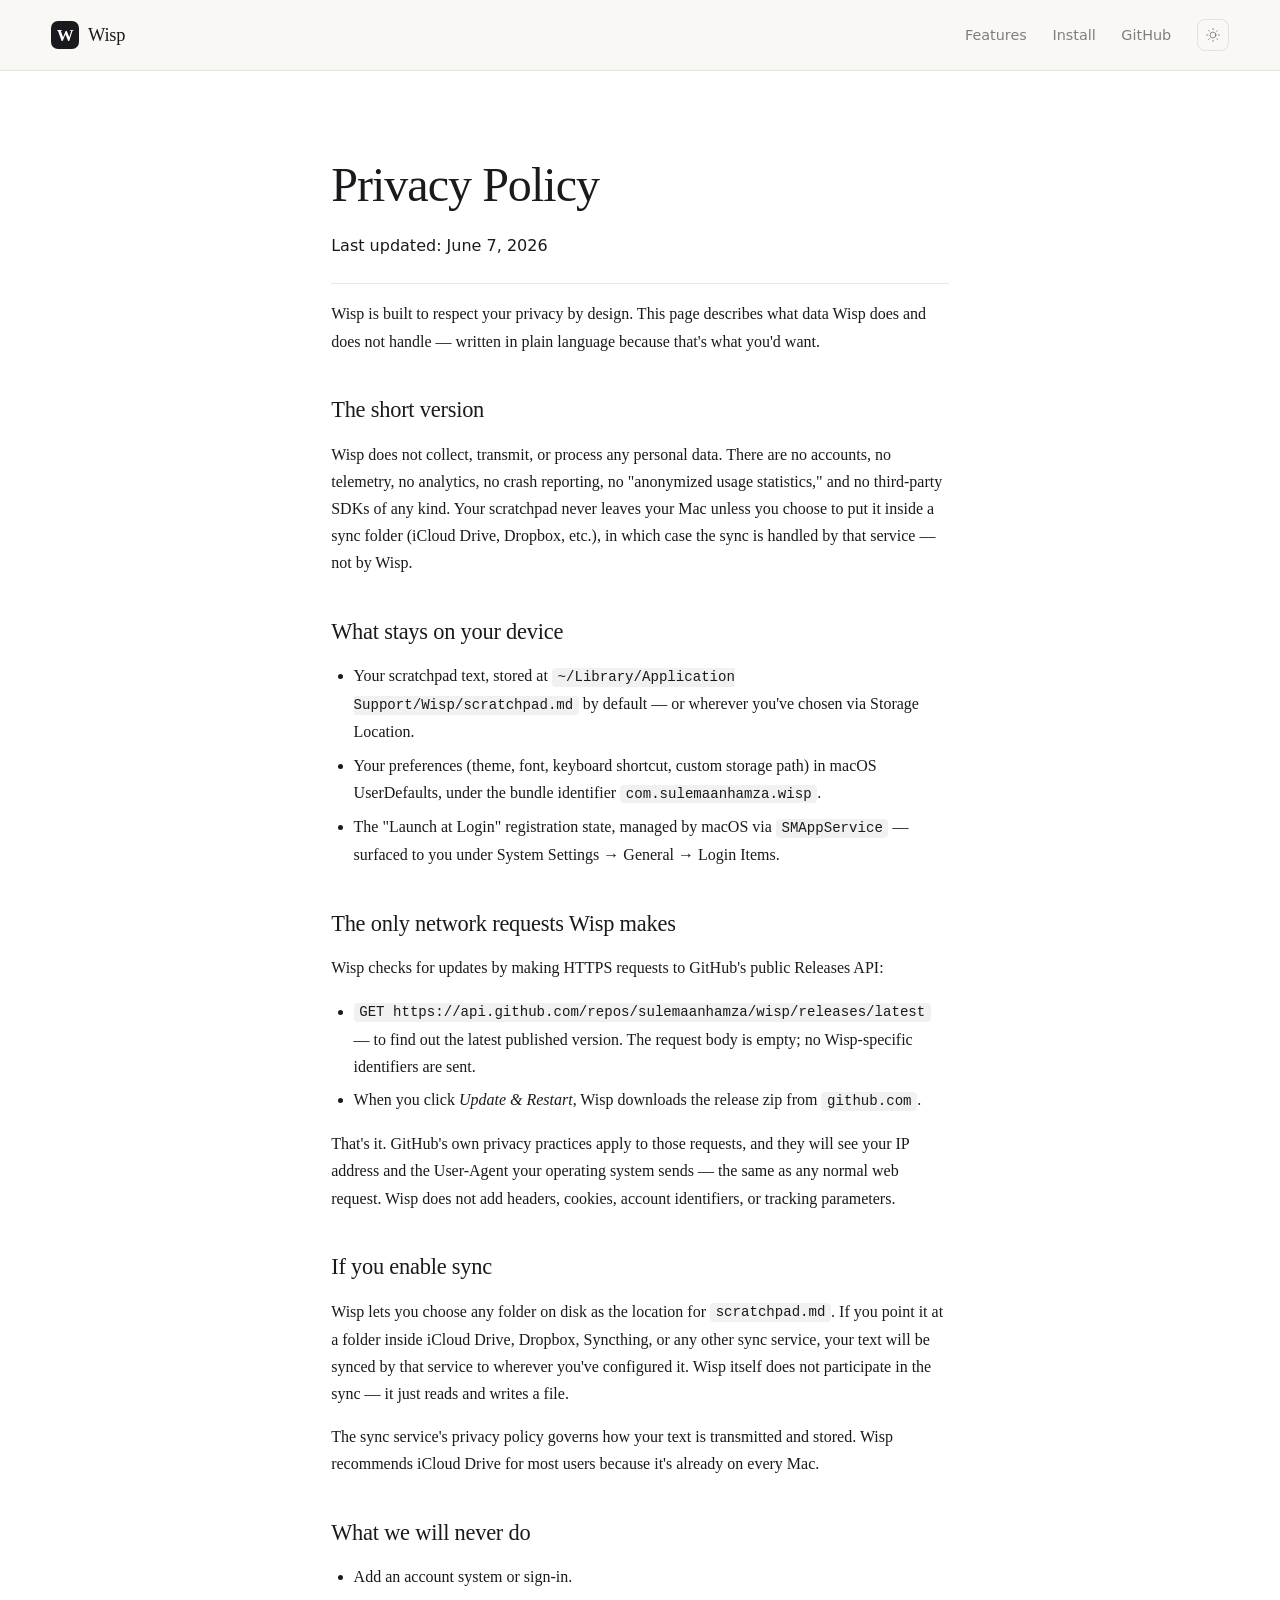
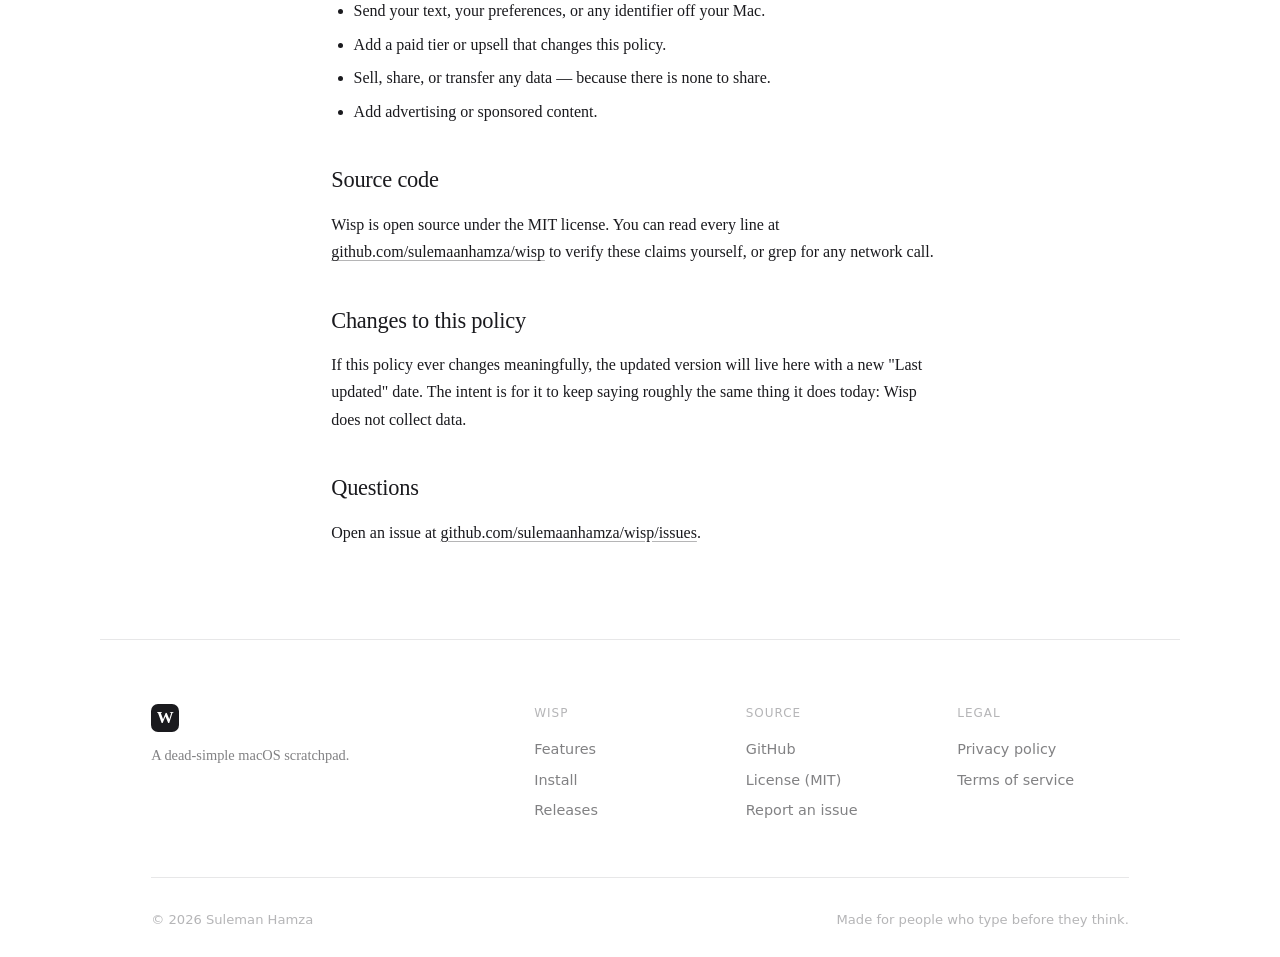
==== privacy.html @ bac65f77 "Initial commit: Wisp landing page Single-page hero + features + install + trust band + CTA, plus ful" ====
<!DOCTYPE html>
<html lang="en" data-theme="system">
<head>
    <meta charset="UTF-8">
    <meta name="viewport" content="width=device-width, initial-scale=1.0">
    <title>Privacy Policy — Wisp</title>
    <meta name="description" content="Wisp's privacy policy. Wisp does not collect, transmit, or process any user data.">
    <link rel="stylesheet" href="styles.css">
    <link rel="icon" href="data:image/svg+xml,%3Csvg xmlns='http://www.w3.org/2000/svg' viewBox='0 0 32 32'%3E%3Ctext y='26' font-size='28' font-family='Charter, Georgia, serif'%3EW%3C/text%3E%3C/svg%3E">
</head>
<body>
    <nav class="nav">
        <a href="index.html" class="brand" aria-label="Wisp home">
            <span class="brand-mark">W</span>
            <span class="brand-name">Wisp</span>
        </a>
        <div class="nav-links">
            <a href="index.html#features">Features</a>
            <a href="index.html#install">Install</a>
            <a href="https://github.com/sulemaanhamza/wisp" target="_blank" rel="noopener">GitHub</a>
            <button class="theme-toggle" id="themeToggle" aria-label="Cycle theme" title="Cycle theme">
                <svg viewBox="0 0 24 24" fill="none" stroke="currentColor" stroke-width="1.5" stroke-linecap="round" stroke-linejoin="round">
                    <circle cx="12" cy="12" r="5"></circle>
                    <line x1="12" y1="1" x2="12" y2="3"></line>
                    <line x1="12" y1="21" x2="12" y2="23"></line>
                    <line x1="4.22" y1="4.22" x2="5.64" y2="5.64"></line>
                    <line x1="18.36" y1="18.36" x2="19.78" y2="19.78"></line>
                    <line x1="1" y1="12" x2="3" y2="12"></line>
                    <line x1="21" y1="12" x2="23" y2="12"></line>
                    <line x1="4.22" y1="19.78" x2="5.64" y2="18.36"></line>
                    <line x1="18.36" y1="5.64" x2="19.78" y2="4.22"></line>
                </svg>
            </button>
        </div>
    </nav>

    <main class="legal-main">
        <h1>Privacy Policy</h1>
        <p class="legal-meta">Last updated: June 7, 2026</p>

        <p>
            Wisp is built to respect your privacy by design. This page describes what
            data Wisp does and does not handle — written in plain language because
            that's what you'd want.
        </p>

        <h2>The short version</h2>
        <p>
            Wisp does not collect, transmit, or process any personal data. There are
            no accounts, no telemetry, no analytics, no crash reporting, no
            "anonymized usage statistics," and no third-party SDKs of any kind.
            Your scratchpad never leaves your Mac unless you choose to put it inside
            a sync folder (iCloud Drive, Dropbox, etc.), in which case the sync is
            handled by that service — not by Wisp.
        </p>

        <h2>What stays on your device</h2>
        <ul>
            <li>
                Your scratchpad text, stored at
                <code>~/Library/Application Support/Wisp/scratchpad.md</code> by
                default — or wherever you've chosen via Storage Location.
            </li>
            <li>
                Your preferences (theme, font, keyboard shortcut, custom storage
                path) in macOS UserDefaults, under the bundle identifier
                <code>com.sulemaanhamza.wisp</code>.
            </li>
            <li>
                The "Launch at Login" registration state, managed by macOS via
                <code>SMAppService</code> — surfaced to you under
                System Settings &rarr; General &rarr; Login Items.
            </li>
        </ul>

        <h2>The only network requests Wisp makes</h2>
        <p>
            Wisp checks for updates by making HTTPS requests to GitHub's public
            Releases API:
        </p>
        <ul>
            <li>
                <code>GET https://api.github.com/repos/sulemaanhamza/wisp/releases/latest</code>
                — to find out the latest published version. The request body is
                empty; no Wisp-specific identifiers are sent.
            </li>
            <li>
                When you click <em>Update &amp; Restart</em>, Wisp downloads the
                release zip from <code>github.com</code>.
            </li>
        </ul>
        <p>
            That's it. GitHub's own privacy practices apply to those requests, and
            they will see your IP address and the User-Agent your operating system
            sends — the same as any normal web request. Wisp does not add headers,
            cookies, account identifiers, or tracking parameters.
        </p>

        <h2>If you enable sync</h2>
        <p>
            Wisp lets you choose any folder on disk as the location for
            <code>scratchpad.md</code>. If you point it at a folder inside iCloud
            Drive, Dropbox, Syncthing, or any other sync service, your text will be
            synced by that service to wherever you've configured it. Wisp itself
            does not participate in the sync — it just reads and writes a file.
        </p>
        <p>
            The sync service's privacy policy governs how your text is transmitted
            and stored. Wisp recommends iCloud Drive for most users because it's
            already on every Mac.
        </p>

        <h2>What we will never do</h2>
        <ul>
            <li>Add an account system or sign-in.</li>
            <li>Send your text, your preferences, or any identifier off your Mac.</li>
            <li>Add a paid tier or upsell that changes this policy.</li>
            <li>Sell, share, or transfer any data — because there is none to share.</li>
            <li>Add advertising or sponsored content.</li>
        </ul>

        <h2>Source code</h2>
        <p>
            Wisp is open source under the MIT license. You can read every line at
            <a href="https://github.com/sulemaanhamza/wisp" target="_blank" rel="noopener">github.com/sulemaanhamza/wisp</a>
            to verify these claims yourself, or grep for any network call.
        </p>

        <h2>Changes to this policy</h2>
        <p>
            If this policy ever changes meaningfully, the updated version will live
            here with a new "Last updated" date. The intent is for it to keep saying
            roughly the same thing it does today: Wisp does not collect data.
        </p>

        <h2>Questions</h2>
        <p>
            Open an issue at
            <a href="https://github.com/sulemaanhamza/wisp/issues" target="_blank" rel="noopener">github.com/sulemaanhamza/wisp/issues</a>.
        </p>
    </main>

    <footer class="footer">
        <div class="footer-grid">
            <div class="footer-col">
                <span class="brand-mark">W</span>
                <p class="footer-tag">A dead-simple macOS scratchpad.</p>
            </div>
            <div class="footer-col">
                <h4>Wisp</h4>
                <a href="index.html#features">Features</a>
                <a href="index.html#install">Install</a>
                <a href="https://github.com/sulemaanhamza/wisp/releases" target="_blank" rel="noopener">Releases</a>
            </div>
            <div class="footer-col">
                <h4>Source</h4>
                <a href="https://github.com/sulemaanhamza/wisp" target="_blank" rel="noopener">GitHub</a>
                <a href="https://github.com/sulemaanhamza/wisp/blob/main/LICENSE" target="_blank" rel="noopener">License (MIT)</a>
                <a href="https://github.com/sulemaanhamza/wisp/issues" target="_blank" rel="noopener">Report an issue</a>
            </div>
            <div class="footer-col">
                <h4>Legal</h4>
                <a href="privacy.html">Privacy policy</a>
                <a href="terms.html">Terms of service</a>
            </div>
        </div>
        <div class="footer-bottom">
            <span>© 2026 Suleman Hamza</span>
            <span>Made for people who type before they think.</span>
        </div>
    </footer>

    <script src="script.js"></script>
</body>
</html>
---- styles.css ----
/* ============================================================
   Wisp landing page — Tones the same way the app does.
   Charter-first serif stack. Generous whitespace. One accent.
   ============================================================ */

:root {
    /* Dark theme — warm cream on deep blue-black (mirrors Wisp's
       default dark Palette: text #f1eee4 = rgb(243, 237, 227)).   */
    --bg: #0f0f12;
    --bg-elev: #16161b;
    --bg-glass: rgba(22, 22, 27, 0.65);
    --text: #f3ede3;
    --text-muted: rgba(243, 237, 227, 0.55);
    --text-faint: rgba(243, 237, 227, 0.28);
    --line: rgba(243, 237, 227, 0.08);
    --accent: #f3ede3;
    --accent-on: #0f0f12;
    --kbd-bg: rgba(243, 237, 227, 0.08);

    --radius-lg: 18px;
    --radius-md: 12px;
    --radius-sm: 6px;

    --serif: "Charter", "Iowan Old Style", "Hoefler Text", "Palatino", "Source Serif Pro", "Georgia", serif;
    --sans: -apple-system, BlinkMacSystemFont, "Inter", "Helvetica Neue", system-ui, sans-serif;
    --mono: ui-monospace, "SF Mono", "JetBrains Mono", Menlo, monospace;

    --max-w: 1080px;
    --pad: clamp(1.5rem, 4vw, 4rem);
}

html[data-theme="light"] {
    --bg: #ffffff;
    --bg-elev: #f7f5f0;
    --bg-glass: rgba(247, 245, 240, 0.65);
    --text: #1a1a1e;
    --text-muted: rgba(26, 26, 30, 0.55);
    --text-faint: rgba(26, 26, 30, 0.32);
    --line: rgba(26, 26, 30, 0.10);
    --accent: #1a1a1e;
    --accent-on: #ffffff;
    --kbd-bg: rgba(26, 26, 30, 0.06);
}

@media (prefers-color-scheme: light) {
    html[data-theme="system"] {
        --bg: #ffffff;
        --bg-elev: #f7f5f0;
        --bg-glass: rgba(247, 245, 240, 0.65);
        --text: #1a1a1e;
        --text-muted: rgba(26, 26, 30, 0.55);
        --text-faint: rgba(26, 26, 30, 0.32);
        --line: rgba(26, 26, 30, 0.10);
        --accent: #1a1a1e;
        --accent-on: #ffffff;
        --kbd-bg: rgba(26, 26, 30, 0.06);
    }
}

* {
    box-sizing: border-box;
    margin: 0;
    padding: 0;
}

html {
    scroll-behavior: smooth;
    -webkit-font-smoothing: antialiased;
    -moz-osx-font-smoothing: grayscale;
}

body {
    font-family: var(--serif);
    background: var(--bg);
    color: var(--text);
    line-height: 1.55;
    font-size: 17px;
    overflow-x: hidden;
    transition: background-color 0.3s ease, color 0.3s ease;
}

::selection {
    background: var(--accent);
    color: var(--accent-on);
}

/* -------------------------- Navigation -------------------------- */

.nav {
    position: sticky;
    top: 0;
    z-index: 10;
    display: flex;
    align-items: center;
    justify-content: space-between;
    padding: 1.2rem var(--pad);
    background: var(--bg-glass);
    backdrop-filter: saturate(180%) blur(12px);
    -webkit-backdrop-filter: saturate(180%) blur(12px);
    border-bottom: 1px solid var(--line);
}

.brand {
    display: flex;
    align-items: center;
    gap: 0.55rem;
    text-decoration: none;
    color: var(--text);
}

.brand-mark {
    display: inline-flex;
    align-items: center;
    justify-content: center;
    width: 28px;
    height: 28px;
    border-radius: 7px;
    background: var(--accent);
    color: var(--accent-on);
    font-family: var(--serif);
    font-weight: 600;
    font-size: 17px;
    line-height: 1;
}

.brand-name {
    font-family: var(--serif);
    font-size: 1.15rem;
    letter-spacing: -0.01em;
}

.nav-links {
    display: flex;
    align-items: center;
    gap: 1.6rem;
}

.nav-links a {
    color: var(--text-muted);
    text-decoration: none;
    font-family: var(--sans);
    font-size: 0.9rem;
    transition: color 0.15s ease;
}

.nav-links a:hover {
    color: var(--text);
}

.theme-toggle {
    display: inline-flex;
    align-items: center;
    justify-content: center;
    width: 32px;
    height: 32px;
    border-radius: 8px;
    background: transparent;
    border: 1px solid var(--line);
    color: var(--text-muted);
    cursor: pointer;
    transition: color 0.15s ease, border-color 0.15s ease;
}

.theme-toggle svg {
    width: 14px;
    height: 14px;
}

.theme-toggle:hover {
    color: var(--text);
    border-color: var(--text-faint);
}

/* ------------------------------ Hero ------------------------------ */

main {
    max-width: var(--max-w);
    margin: 0 auto;
    padding: 0 var(--pad);
}

.hero {
    display: grid;
    grid-template-columns: 1fr 1fr;
    gap: clamp(2rem, 5vw, 5rem);
    padding: clamp(3rem, 8vw, 8rem) 0 clamp(3rem, 6vw, 6rem);
    align-items: center;
}

.hero-title {
    font-family: var(--serif);
    font-weight: 400;
    font-size: clamp(2.5rem, 5.5vw, 4.2rem);
    line-height: 1.05;
    letter-spacing: -0.025em;
    margin-bottom: 1.8rem;
}

.hero-line {
    display: block;
}

.hero-line.muted {
    color: var(--text-muted);
}

.hero-desc {
    font-size: 1.05rem;
    color: var(--text-muted);
    margin-bottom: 2rem;
    max-width: 32rem;
    line-height: 1.65;
}

.hero-desc kbd {
    font-family: var(--mono);
    font-size: 0.82em;
    padding: 0.1em 0.4em;
    background: var(--kbd-bg);
    border: 1px solid var(--line);
    border-radius: 4px;
    color: var(--text);
    white-space: nowrap;
}

.hero-cta {
    display: flex;
    flex-wrap: wrap;
    gap: 0.7rem;
    margin-bottom: 1.2rem;
}

.hero-fine {
    color: var(--text-faint);
    font-family: var(--sans);
    font-size: 0.82rem;
    letter-spacing: 0.01em;
}

/* ------------------------------ Buttons ------------------------------ */

.btn {
    display: inline-flex;
    flex-direction: column;
    align-items: center;
    justify-content: center;
    padding: 0.85rem 1.6rem;
    border-radius: var(--radius-sm);
    font-family: var(--sans);
    font-size: 0.95rem;
    font-weight: 500;
    text-decoration: none;
    cursor: pointer;
    border: 1px solid transparent;
    transition: transform 0.15s ease, background-color 0.15s ease, color 0.15s ease, border-color 0.15s ease;
}

.btn:active {
    transform: translateY(1px);
}

.btn-primary {
    background: var(--accent);
    color: var(--accent-on);
}

.btn-primary:hover {
    transform: translateY(-1px);
}

.btn-ghost {
    background: transparent;
    color: var(--text);
    border-color: var(--line);
}

.btn-ghost:hover {
    border-color: var(--text-faint);
}

.btn-large {
    padding: 1.1rem 2.4rem;
    font-size: 1.05rem;
}

.btn-label {
    font-weight: 500;
}

.btn-meta {
    font-size: 0.72rem;
    font-weight: 400;
    opacity: 0.65;
    letter-spacing: 0.02em;
    margin-top: 0.18rem;
}

/* --------------------- Faux Wisp panel preview --------------------- */

.hero-visual {
    position: relative;
}

.desktop {
    position: relative;
    aspect-ratio: 1 / 1;
    background: linear-gradient(135deg, #1a1a22 0%, #0c0c10 100%);
    border-radius: var(--radius-lg);
    overflow: hidden;
    box-shadow: 0 30px 80px -20px rgba(0,0,0,0.5), 0 0 0 1px var(--line);
}

html[data-theme="light"] .desktop,
html[data-theme="system"] .desktop {
    background: linear-gradient(135deg, #d1c7b4 0%, #b9ab93 100%);
}

@media (prefers-color-scheme: light) {
    html[data-theme="system"] .desktop {
        background: linear-gradient(135deg, #d1c7b4 0%, #b9ab93 100%);
    }
}

.menubar {
    position: absolute;
    top: 0;
    left: 0;
    right: 0;
    height: 26px;
    background: rgba(20, 20, 26, 0.5);
    backdrop-filter: blur(10px);
    border-bottom: 1px solid rgba(255,255,255,0.05);
    display: flex;
    align-items: center;
    justify-content: flex-end;
    padding: 0 1rem;
    gap: 0.8rem;
}

.menubar-glyph {
    color: rgba(255,255,255,0.65);
    font-size: 0.85rem;
    transform: rotate(-15deg);
    animation: wisp-pulse 6s ease-in-out infinite;
}

@keyframes wisp-pulse {
    0%, 100% { opacity: 0.65; transform: rotate(-15deg) scale(1); }
    50% { opacity: 0.95; transform: rotate(-15deg) scale(1.05); }
}

.menubar-dot {
    width: 6px;
    height: 6px;
    border-radius: 50%;
    background: #5fbe5f;
    box-shadow: 0 0 6px rgba(95, 190, 95, 0.6);
}

.panel {
    position: absolute;
    top: 50%;
    left: 50%;
    width: 84%;
    transform: translate(-50%, -50%);
    background: rgba(20, 20, 26, 0.78);
    backdrop-filter: blur(30px) saturate(160%);
    -webkit-backdrop-filter: blur(30px) saturate(160%);
    border-radius: var(--radius-lg);
    border: 1px solid rgba(255,255,255,0.06);
    box-shadow: 0 25px 60px rgba(0,0,0,0.45);
    overflow: hidden;
    color: #f3ede3;
    animation: panel-in 0.6s ease-out;
}

html[data-theme="light"] .panel,
html[data-theme="system"] .panel {
    background: rgba(255, 255, 255, 0.92);
    border-color: rgba(0,0,0,0.08);
    color: #1a1a1e;
}

@media (prefers-color-scheme: light) {
    html[data-theme="system"] .panel {
        background: rgba(255, 255, 255, 0.92);
        border-color: rgba(0,0,0,0.08);
        color: #1a1a1e;
    }
}

@keyframes panel-in {
    from { opacity: 0; transform: translate(-50%, -47%); }
    to { opacity: 1; transform: translate(-50%, -50%); }
}

.panel-body {
    padding: 1.4rem 1.6rem 1rem;
    font-family: var(--serif);
    font-size: 0.92rem;
    line-height: 1.55;
}

.panel-line {
    margin: 0.2rem 0;
}

.panel-h {
    font-weight: 600;
    font-size: 1.1em;
    margin-bottom: 0.5rem;
}

.panel-divider {
    height: 1px;
    background: currentColor;
    opacity: 0.32;
    margin: 0.7rem 0;
    border: 0;
}

.panel-muted {
    color: var(--text-muted);
    font-style: italic;
    font-size: 0.85em;
}

.panel-cursor {
    display: inline-block;
    width: 1px;
    height: 1em;
    background: currentColor;
    vertical-align: text-bottom;
    margin-left: 1px;
    animation: blink 1.1s steps(1) infinite;
}

@keyframes blink {
    0%, 50% { opacity: 1; }
    51%, 100% { opacity: 0; }
}

.panel-footer {
    display: flex;
    justify-content: space-between;
    padding: 0.8rem 1.6rem;
    font-family: var(--sans);
    font-size: 0.7rem;
    opacity: 0.55;
    border-top: 1px solid rgba(255,255,255,0.04);
}

html[data-theme="light"] .panel-footer,
html[data-theme="system"] .panel-footer {
    border-top-color: rgba(0,0,0,0.05);
}

.kbd-hint {
    position: absolute;
    bottom: 1rem;
    left: 50%;
    transform: translateX(-50%);
    display: flex;
    gap: 0.25rem;
    opacity: 0.6;
    animation: hint-pulse 3s ease-in-out infinite;
}

.kbd-hint kbd {
    font-family: var(--mono);
    font-size: 0.75rem;
    padding: 0.25rem 0.55rem;
    background: rgba(255,255,255,0.08);
    border: 1px solid rgba(255,255,255,0.12);
    border-radius: 5px;
    color: rgba(255,255,255,0.9);
}

@keyframes hint-pulse {
    0%, 100% { opacity: 0.55; }
    50% { opacity: 0.9; }
}

/* ---------------------------- Sections ---------------------------- */

.section-head {
    margin-bottom: clamp(2rem, 4vw, 3rem);
}

.section-head h2 {
    font-family: var(--serif);
    font-weight: 400;
    font-size: clamp(2rem, 4vw, 3rem);
    line-height: 1.1;
    letter-spacing: -0.02em;
}

.section-head .muted {
    color: var(--text-muted);
}

.features,
.install,
.trust,
.screenshot-section,
.cta-band {
    padding: clamp(3rem, 7vw, 6rem) 0;
    border-top: 1px solid var(--line);
}

/* Features grid */

.feature-grid {
    display: grid;
    grid-template-columns: repeat(auto-fit, minmax(260px, 1fr));
    gap: clamp(1.5rem, 3vw, 2.5rem);
}

.feature {
    padding: 1.8rem 0;
}

.feature h3 {
    font-family: var(--serif);
    font-weight: 500;
    font-size: 1.15rem;
    margin-bottom: 0.6rem;
    letter-spacing: -0.01em;
}

.feature p {
    color: var(--text-muted);
    font-size: 0.95rem;
    line-height: 1.6;
}

.feature code,
.install-method code,
.install-note code {
    font-family: var(--mono);
    font-size: 0.82em;
    padding: 0.08em 0.36em;
    background: var(--kbd-bg);
    border-radius: 4px;
    color: var(--text);
}

/* Screenshot */

.screenshot-section figure {
    margin: 0;
    text-align: center;
}

.screenshot-section img {
    max-width: 100%;
    width: 880px;
    height: auto;
    border-radius: var(--radius-lg);
    box-shadow: 0 30px 80px -20px rgba(0,0,0,0.4), 0 0 0 1px var(--line);
}

.screenshot-section figcaption {
    margin-top: 1.5rem;
    color: var(--text-muted);
    font-style: italic;
    font-size: 0.95rem;
}

/* Install */

.install-grid {
    display: grid;
    grid-template-columns: 1fr 1fr;
    gap: clamp(1.5rem, 3vw, 2.5rem);
}

.install-method {
    padding: 2rem;
    border: 1px solid var(--line);
    border-radius: var(--radius-md);
    background: var(--bg-elev);
}

.install-method h3 {
    font-family: var(--serif);
    font-weight: 500;
    font-size: 1.2rem;
    margin-bottom: 1rem;
}

.install-method p {
    color: var(--text-muted);
    font-size: 0.95rem;
    margin-bottom: 1rem;
}

.install-method pre {
    background: var(--bg);
    border: 1px solid var(--line);
    border-radius: var(--radius-sm);
    padding: 1rem 1.2rem;
    margin: 1rem 0;
    overflow-x: auto;
    font-family: var(--mono);
    font-size: 0.82rem;
    line-height: 1.6;
}

.install-method pre code {
    background: transparent;
    padding: 0;
    color: var(--text);
}

.install-note {
    font-size: 0.85rem !important;
    color: var(--text-faint) !important;
    margin-top: 1rem !important;
    margin-bottom: 0 !important;
    line-height: 1.5;
}

.install-method a {
    color: var(--text);
    text-decoration: underline;
    text-decoration-color: var(--text-faint);
    text-underline-offset: 3px;
}

.install-method a:hover {
    text-decoration-color: var(--text);
}

/* Trust band */

.trust-grid {
    display: grid;
    grid-template-columns: repeat(auto-fit, minmax(180px, 1fr));
    gap: 1.5rem;
}

.trust-item {
    text-align: center;
    padding: 2rem 1rem;
}

.trust-item strong {
    display: block;
    font-family: var(--serif);
    font-size: clamp(2.2rem, 4vw, 3rem);
    font-weight: 400;
    letter-spacing: -0.02em;
    margin-bottom: 0.5rem;
}

.trust-item span {
    color: var(--text-muted);
    font-size: 0.92rem;
    line-height: 1.5;
}

/* CTA band */

.cta-band {
    text-align: center;
    padding-top: clamp(4rem, 8vw, 7rem);
    padding-bottom: clamp(4rem, 8vw, 7rem);
}

.cta-band h2 {
    font-family: var(--serif);
    font-weight: 400;
    font-size: clamp(2.4rem, 5vw, 3.5rem);
    letter-spacing: -0.02em;
    margin-bottom: 1rem;
}

.cta-band > p {
    color: var(--text-muted);
    font-size: 1.05rem;
    margin-bottom: 2.4rem;
    max-width: 28rem;
    margin-left: auto;
    margin-right: auto;
}

.cta-band .btn {
    margin-bottom: 1rem;
}

/* Footer */

.footer {
    border-top: 1px solid var(--line);
    padding: clamp(3rem, 5vw, 4rem) var(--pad) 2rem;
    max-width: var(--max-w);
    margin: 0 auto;
}

.footer-grid {
    display: grid;
    grid-template-columns: 2fr 1fr 1fr 1fr;
    gap: 2.5rem;
    margin-bottom: 3rem;
}

.footer-col h4 {
    font-family: var(--sans);
    font-size: 0.75rem;
    text-transform: uppercase;
    letter-spacing: 0.08em;
    color: var(--text-faint);
    margin-bottom: 1rem;
    font-weight: 500;
}

.footer-col a {
    display: block;
    color: var(--text-muted);
    text-decoration: none;
    font-family: var(--sans);
    font-size: 0.9rem;
    margin-bottom: 0.5rem;
    transition: color 0.15s ease;
}

.footer-col a:hover {
    color: var(--text);
}

.footer-tag {
    color: var(--text-muted);
    font-size: 0.9rem;
    margin-top: 0.8rem;
    max-width: 18rem;
}

.footer-bottom {
    border-top: 1px solid var(--line);
    padding-top: 2rem;
    display: flex;
    justify-content: space-between;
    flex-wrap: wrap;
    gap: 1rem;
    color: var(--text-faint);
    font-family: var(--sans);
    font-size: 0.82rem;
}

/* ============================================================
   Legal pages (privacy, terms) — shared simple layout
   ============================================================ */

.legal-main {
    max-width: 720px;
    margin: 0 auto;
    padding: clamp(2.5rem, 6vw, 5rem) var(--pad) clamp(3rem, 6vw, 5rem);
}

.legal-main h1 {
    font-family: var(--serif);
    font-weight: 400;
    font-size: clamp(2.2rem, 4.5vw, 3rem);
    letter-spacing: -0.02em;
    margin-bottom: 0.6rem;
}

.legal-meta {
    color: var(--text-faint);
    font-family: var(--sans);
    font-size: 0.85rem;
    margin-bottom: 2.5rem;
    padding-bottom: 1.5rem;
    border-bottom: 1px solid var(--line);
}

.legal-main h2 {
    font-family: var(--serif);
    font-weight: 500;
    font-size: 1.4rem;
    margin: 2.4rem 0 0.8rem;
    letter-spacing: -0.01em;
}

.legal-main h3 {
    font-family: var(--serif);
    font-weight: 500;
    font-size: 1.1rem;
    margin: 1.8rem 0 0.6rem;
}

.legal-main p,
.legal-main li {
    color: var(--text);
    line-height: 1.7;
    margin-bottom: 1rem;
    font-size: 1rem;
}

.legal-main ul,
.legal-main ol {
    padding-left: 1.4rem;
    margin-bottom: 1rem;
}

.legal-main li {
    margin-bottom: 0.4rem;
}

.legal-main a {
    color: var(--text);
    text-decoration: underline;
    text-decoration-color: var(--text-faint);
    text-underline-offset: 3px;
}

.legal-main a:hover {
    text-decoration-color: var(--text);
}

.legal-main code {
    font-family: var(--mono);
    font-size: 0.88em;
    padding: 0.1em 0.4em;
    background: var(--kbd-bg);
    border-radius: 4px;
}

/* ============================================================
   Responsive — mobile-first reflow
   ============================================================ */

@media (max-width: 860px) {
    .hero {
        grid-template-columns: 1fr;
        padding: 2.5rem 0 3rem;
    }

    .hero-visual {
        order: -1;
        max-width: 480px;
        margin: 0 auto;
        width: 100%;
    }

    .install-grid {
        grid-template-columns: 1fr;
    }

    .footer-grid {
        grid-template-columns: 1fr 1fr;
        gap: 2rem;
    }

    .footer-bottom {
        flex-direction: column;
        text-align: center;
    }
}

@media (max-width: 540px) {
    .nav {
        padding: 0.9rem var(--pad);
    }

    .nav-links {
        gap: 1rem;
    }

    .nav-links a {
        display: none;
    }

    .nav-links a[href*="github.com"] {
        display: inline;
    }

    .hero-cta {
        flex-direction: column;
        align-items: stretch;
    }

    .hero-cta .btn {
        width: 100%;
    }

    .footer-grid {
        grid-template-columns: 1fr;
    }
}

@media (prefers-reduced-motion: reduce) {
    *, *::before, *::after {
        animation-duration: 0.01ms !important;
        animation-iteration-count: 1 !important;
        transition-duration: 0.01ms !important;
        scroll-behavior: auto !important;
    }
}
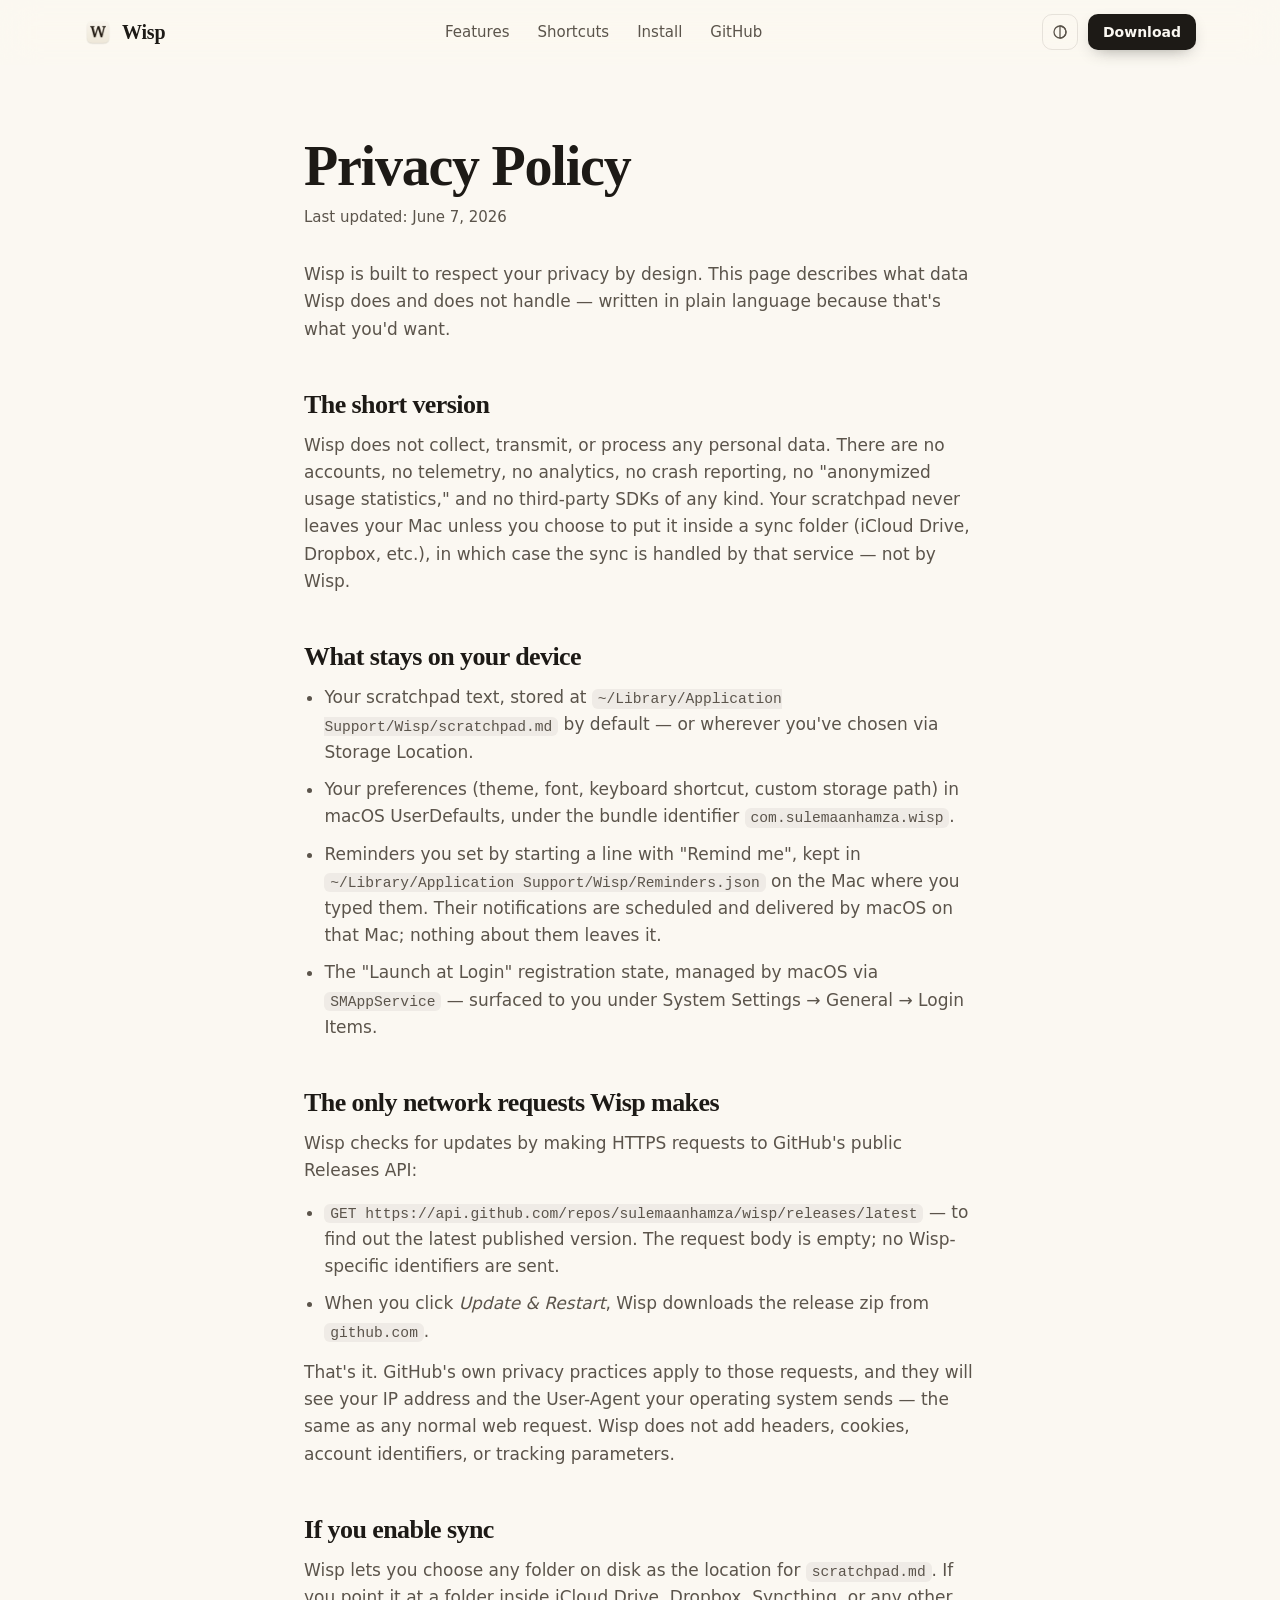
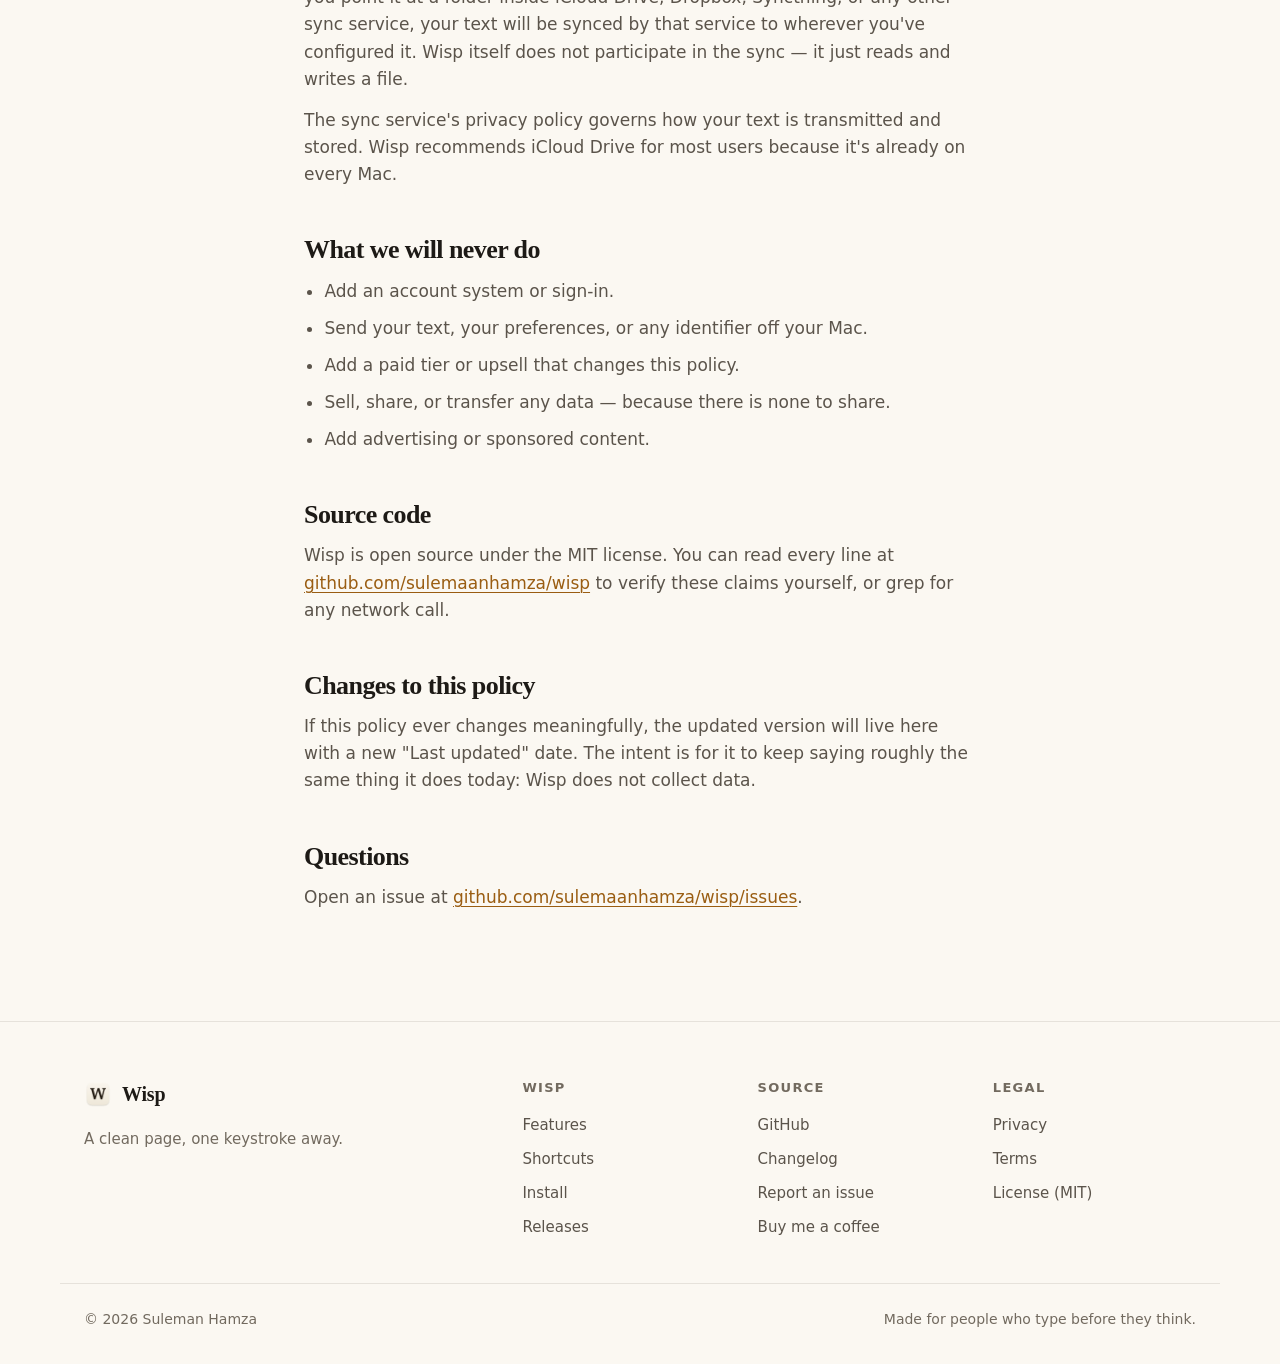
==== commit fc477652: "Redesign the landing page The page now shows Wisp in use rather than describing it: a copy of the pa" ====
--- a/privacy.html
+++ b/privacy.html
@@ -5,34 +5,36 @@
     <meta name="viewport" content="width=device-width, initial-scale=1.0">
     <title>Privacy Policy — Wisp</title>
     <meta name="description" content="Wisp's privacy policy. Wisp does not collect, transmit, or process any user data.">
+    <link rel="icon" type="image/png" href="assets/favicon.png">
+    <link rel="apple-touch-icon" href="assets/apple-touch-icon.png">
     <link rel="stylesheet" href="styles.css">
-    <link rel="icon" href="data:image/svg+xml,%3Csvg xmlns='http://www.w3.org/2000/svg' viewBox='0 0 32 32'%3E%3Ctext y='26' font-size='28' font-family='Charter, Georgia, serif'%3EW%3C/text%3E%3C/svg%3E">
+    <script>
+        try { var t = localStorage.getItem('wisp-landing-theme'); if (t) document.documentElement.setAttribute('data-theme', t); } catch (_) {}
+    </script>
 </head>
 <body>
-    <nav class="nav">
-        <a href="index.html" class="brand" aria-label="Wisp home">
-            <span class="brand-mark">W</span>
-            <span class="brand-name">Wisp</span>
-        </a>
-        <div class="nav-links">
-            <a href="index.html#features">Features</a>
-            <a href="index.html#install">Install</a>
-            <a href="https://github.com/sulemaanhamza/wisp" target="_blank" rel="noopener">GitHub</a>
-            <button class="theme-toggle" id="themeToggle" aria-label="Cycle theme" title="Cycle theme">
-                <svg viewBox="0 0 24 24" fill="none" stroke="currentColor" stroke-width="1.5" stroke-linecap="round" stroke-linejoin="round">
-                    <circle cx="12" cy="12" r="5"></circle>
-                    <line x1="12" y1="1" x2="12" y2="3"></line>
-                    <line x1="12" y1="21" x2="12" y2="23"></line>
-                    <line x1="4.22" y1="4.22" x2="5.64" y2="5.64"></line>
-                    <line x1="18.36" y1="18.36" x2="19.78" y2="19.78"></line>
-                    <line x1="1" y1="12" x2="3" y2="12"></line>
-                    <line x1="21" y1="12" x2="23" y2="12"></line>
-                    <line x1="4.22" y1="19.78" x2="5.64" y2="18.36"></line>
-                    <line x1="18.36" y1="5.64" x2="19.78" y2="4.22"></line>
-                </svg>
-            </button>
+    <header class="nav" id="nav">
+        <div class="nav-inner">
+            <a href="index.html" class="brand" aria-label="Wisp home">
+                <img src="assets/icon.png" alt="" width="28" height="28">
+                <span>Wisp</span>
+            </a>
+            <nav class="nav-links" aria-label="Main">
+                <a href="index.html#features">Features</a>
+                <a href="index.html#shortcuts">Shortcuts</a>
+                <a href="index.html#install">Install</a>
+                <a href="https://github.com/sulemaanhamza/wisp" target="_blank" rel="noopener">GitHub</a>
+            </nav>
+            <div class="nav-actions">
+                <button class="theme-toggle" id="themeToggle" type="button" aria-label="Theme: system. Click to change.">
+                    <svg class="i-system" viewBox="0 0 24 24" aria-hidden="true"><circle cx="12" cy="12" r="8"/><path d="M12 4a8 8 0 0 1 0 16z" fill="currentColor" stroke="none"/></svg>
+                    <svg class="i-light" viewBox="0 0 24 24" aria-hidden="true"><circle cx="12" cy="12" r="4.5"/><path d="M12 2.5v2.2M12 19.3v2.2M2.5 12h2.2M19.3 12h2.2M5.3 5.3l1.6 1.6M17.1 17.1l1.6 1.6M5.3 18.7l1.6-1.6M17.1 6.9l1.6-1.6"/></svg>
+                    <svg class="i-dark" viewBox="0 0 24 24" aria-hidden="true"><path d="M20 14.5A8 8 0 0 1 9.5 4a8 8 0 1 0 10.5 10.5z"/></svg>
+                </button>
+                <a class="btn btn-primary btn-small download" href="https://github.com/sulemaanhamza/wisp/releases/latest">Download</a>
+            </div>
         </div>
-    </nav>
+    </header>
 
     <main class="legal-main">
         <h1>Privacy Policy</h1>
@@ -65,6 +67,12 @@
                 Your preferences (theme, font, keyboard shortcut, custom storage
                 path) in macOS UserDefaults, under the bundle identifier
                 <code>com.sulemaanhamza.wisp</code>.
+            </li>
+            <li>
+                Reminders you set by starting a line with "Remind me", kept in
+                <code>~/Library/Application Support/Wisp/Reminders.json</code> on
+                the Mac where you typed them. Their notifications are scheduled and
+                delivered by macOS on that Mac; nothing about them leaves it.
             </li>
             <li>
                 The "Launch at Login" registration state, managed by macOS via
@@ -141,31 +149,34 @@
     </main>
 
     <footer class="footer">
-        <div class="footer-grid">
-            <div class="footer-col">
-                <span class="brand-mark">W</span>
-                <p class="footer-tag">A dead-simple macOS scratchpad.</p>
+        <div class="container footer-grid">
+            <div class="footer-brand">
+                <a href="index.html" class="brand"><img src="assets/icon.png" alt="" width="28" height="28"><span>Wisp</span></a>
+                <p>A clean page, one keystroke away.</p>
             </div>
             <div class="footer-col">
                 <h4>Wisp</h4>
                 <a href="index.html#features">Features</a>
+                <a href="index.html#shortcuts">Shortcuts</a>
                 <a href="index.html#install">Install</a>
                 <a href="https://github.com/sulemaanhamza/wisp/releases" target="_blank" rel="noopener">Releases</a>
             </div>
             <div class="footer-col">
                 <h4>Source</h4>
                 <a href="https://github.com/sulemaanhamza/wisp" target="_blank" rel="noopener">GitHub</a>
-                <a href="https://github.com/sulemaanhamza/wisp/blob/main/LICENSE" target="_blank" rel="noopener">License (MIT)</a>
+                <a href="https://github.com/sulemaanhamza/wisp/blob/main/CHANGELOG.md" target="_blank" rel="noopener">Changelog</a>
                 <a href="https://github.com/sulemaanhamza/wisp/issues" target="_blank" rel="noopener">Report an issue</a>
+                <a href="https://buymeacoffee.com/sulemanhamza" target="_blank" rel="noopener">Buy me a coffee</a>
             </div>
             <div class="footer-col">
                 <h4>Legal</h4>
-                <a href="privacy.html">Privacy policy</a>
-                <a href="terms.html">Terms of service</a>
+                <a href="privacy.html">Privacy</a>
+                <a href="terms.html">Terms</a>
+                <a href="https://github.com/sulemaanhamza/wisp/blob/main/LICENSE" target="_blank" rel="noopener">License (MIT)</a>
             </div>
         </div>
-        <div class="footer-bottom">
-            <span>© 2026 Suleman Hamza</span>
+        <div class="container footer-bottom">
+            <span>© <span id="year">2026</span> Suleman Hamza</span>
             <span>Made for people who type before they think.</span>
         </div>
     </footer>
--- a/styles.css
+++ b/styles.css
@@ -1,900 +1,643 @@
 /* ============================================================
-   Wisp landing page — Tones the same way the app does.
-   Charter-first serif stack. Generous whitespace. One accent.
+   Wisp landing page.
+   Warm paper in light, warm charcoal glass in dark — the same
+   tones as the app. Charter for headings, the system face for UI.
+   No fonts, frameworks or images to download beyond the icon.
    ============================================================ */
 
+/* ---------- Tokens ---------- */
+
 :root {
-    /* Dark theme — warm cream on deep blue-black (mirrors Wisp's
-       default dark Palette: text #f1eee4 = rgb(243, 237, 227)).   */
-    --bg: #0f0f12;
-    --bg-elev: #16161b;
-    --bg-glass: rgba(22, 22, 27, 0.65);
-    --text: #f3ede3;
-    --text-muted: rgba(243, 237, 227, 0.55);
-    --text-faint: rgba(243, 237, 227, 0.28);
-    --line: rgba(243, 237, 227, 0.08);
-    --accent: #f3ede3;
-    --accent-on: #0f0f12;
-    --kbd-bg: rgba(243, 237, 227, 0.08);
-
-    --radius-lg: 18px;
-    --radius-md: 12px;
-    --radius-sm: 6px;
-
-    --serif: "Charter", "Iowan Old Style", "Hoefler Text", "Palatino", "Source Serif Pro", "Georgia", serif;
-    --sans: -apple-system, BlinkMacSystemFont, "Inter", "Helvetica Neue", system-ui, sans-serif;
-    --mono: ui-monospace, "SF Mono", "JetBrains Mono", Menlo, monospace;
-
-    --max-w: 1080px;
-    --pad: clamp(1.5rem, 4vw, 4rem);
-}
-
-html[data-theme="light"] {
-    --bg: #ffffff;
-    --bg-elev: #f7f5f0;
-    --bg-glass: rgba(247, 245, 240, 0.65);
-    --text: #1a1a1e;
-    --text-muted: rgba(26, 26, 30, 0.55);
-    --text-faint: rgba(26, 26, 30, 0.32);
-    --line: rgba(26, 26, 30, 0.10);
-    --accent: #1a1a1e;
-    --accent-on: #ffffff;
-    --kbd-bg: rgba(26, 26, 30, 0.06);
-}
-
-@media (prefers-color-scheme: light) {
-    html[data-theme="system"] {
-        --bg: #ffffff;
-        --bg-elev: #f7f5f0;
-        --bg-glass: rgba(247, 245, 240, 0.65);
-        --text: #1a1a1e;
-        --text-muted: rgba(26, 26, 30, 0.55);
-        --text-faint: rgba(26, 26, 30, 0.32);
-        --line: rgba(26, 26, 30, 0.10);
-        --accent: #1a1a1e;
-        --accent-on: #ffffff;
-        --kbd-bg: rgba(26, 26, 30, 0.06);
+    --serif: Charter, "Iowan Old Style", "Palatino Linotype", Palatino, Georgia, serif;
+    --sans: -apple-system, BlinkMacSystemFont, "SF Pro Text", "Segoe UI", system-ui, sans-serif;
+    --mono: ui-monospace, "SF Mono", SFMono-Regular, Menlo, Consolas, monospace;
+
+    --bg: #FBF8F2;
+    --bg-alt: #F5F0E6;
+    --card: #FFFFFF;
+    --card-border: rgba(40, 33, 24, 0.09);
+    --ink: #1D1A16;
+    --ink-2: #5B544B;
+    --ink-3: #726A5F;
+    --line: rgba(40, 33, 24, 0.10);
+    --accent: #9A5D12;
+    --accent-soft: rgba(214, 150, 54, 0.16);
+    --glow-a: rgba(248, 196, 110, 0.45);
+    --glow-b: rgba(240, 150, 170, 0.28);
+    --kbd-bg: #FFFFFF;
+    --kbd-border: rgba(40, 33, 24, 0.16);
+    --code-bg: rgba(40, 33, 24, 0.055);
+    --btn-bg: #1D1A16;
+    --btn-ink: #FBF8F2;
+    --shadow-lg: 0 40px 80px -30px rgba(60, 40, 20, 0.35), 0 12px 30px -12px rgba(60, 40, 20, 0.2);
+    --shadow-md: 0 1px 2px rgba(40, 33, 24, 0.05), 0 8px 24px -12px rgba(40, 33, 24, 0.18);
+
+    /* The app's own panel, light theme: white slate, near-black ink. */
+    --panel-bg: rgba(255, 255, 255, 0.80);
+    --panel-border: rgba(255, 255, 255, 0.7);
+    --panel-ink: #1A1A1A;
+    --panel-dim: rgba(26, 26, 26, 0.48);
+    --panel-syntax: rgba(26, 26, 26, 0.34);
+    --panel-solid: #FFFFFF;
+
+    --wall: radial-gradient(60% 70% at 18% 22%, #FFD7A3 0%, transparent 60%),
+            radial-gradient(55% 60% at 85% 18%, #F6B4C6 0%, transparent 60%),
+            radial-gradient(70% 70% at 60% 100%, #B9C6FF 0%, transparent 62%),
+            linear-gradient(160deg, #F7E9DA, #EEDDE8 55%, #DCE2F7);
+
+    color-scheme: light;
+}
+
+@media (prefers-color-scheme: dark) {
+    :root:not([data-theme="light"]) {
+        --bg: #100F0D;
+        --bg-alt: #151310;
+        --card: #1A1815;
+        --card-border: rgba(242, 237, 227, 0.08);
+        --ink: #F2EDE3;
+        --ink-2: #B4AC9F;
+        --ink-3: #8C8579;
+        --line: rgba(242, 237, 227, 0.09);
+        --accent: #F0B44E;
+        --accent-soft: rgba(240, 180, 78, 0.14);
+        --glow-a: rgba(214, 128, 52, 0.30);
+        --glow-b: rgba(150, 70, 140, 0.24);
+        --kbd-bg: #23201C;
+        --kbd-border: rgba(242, 237, 227, 0.14);
+        --code-bg: rgba(242, 237, 227, 0.07);
+        --btn-bg: #F2EDE3;
+        --btn-ink: #14120F;
+        --shadow-lg: 0 40px 90px -30px rgba(0, 0, 0, 0.7), 0 12px 30px -12px rgba(0, 0, 0, 0.5);
+        --shadow-md: 0 1px 2px rgba(0, 0, 0, 0.3), 0 10px 28px -14px rgba(0, 0, 0, 0.6);
+        --panel-bg: rgba(30, 28, 25, 0.62);
+        --panel-border: rgba(255, 255, 255, 0.10);
+        --panel-ink: #F2EDE3;
+        --panel-dim: rgba(242, 237, 227, 0.50);
+        --panel-syntax: rgba(242, 237, 227, 0.36);
+        --panel-solid: #1E1C19;
+        --wall: radial-gradient(60% 70% at 18% 22%, #9A4C25 0%, transparent 60%),
+                radial-gradient(55% 60% at 85% 18%, #6B2D62 0%, transparent 60%),
+                radial-gradient(70% 70% at 60% 100%, #243163 0%, transparent 62%),
+                linear-gradient(160deg, #2A1A16, #1E1424 55%, #121A33);
+        color-scheme: dark;
     }
 }
 
-* {
-    box-sizing: border-box;
+:root[data-theme="dark"] {
+    --bg: #100F0D;
+    --bg-alt: #151310;
+    --card: #1A1815;
+    --card-border: rgba(242, 237, 227, 0.08);
+    --ink: #F2EDE3;
+    --ink-2: #B4AC9F;
+    --ink-3: #8C8579;
+    --line: rgba(242, 237, 227, 0.09);
+    --accent: #F0B44E;
+    --accent-soft: rgba(240, 180, 78, 0.14);
+    --glow-a: rgba(214, 128, 52, 0.30);
+    --glow-b: rgba(150, 70, 140, 0.24);
+    --kbd-bg: #23201C;
+    --kbd-border: rgba(242, 237, 227, 0.14);
+    --code-bg: rgba(242, 237, 227, 0.07);
+    --btn-bg: #F2EDE3;
+    --btn-ink: #14120F;
+    --shadow-lg: 0 40px 90px -30px rgba(0, 0, 0, 0.7), 0 12px 30px -12px rgba(0, 0, 0, 0.5);
+    --shadow-md: 0 1px 2px rgba(0, 0, 0, 0.3), 0 10px 28px -14px rgba(0, 0, 0, 0.6);
+    --panel-bg: rgba(30, 28, 25, 0.62);
+    --panel-border: rgba(255, 255, 255, 0.10);
+    --panel-ink: #F2EDE3;
+    --panel-dim: rgba(242, 237, 227, 0.50);
+    --panel-syntax: rgba(242, 237, 227, 0.36);
+    --panel-solid: #1E1C19;
+    --wall: radial-gradient(60% 70% at 18% 22%, #9A4C25 0%, transparent 60%),
+            radial-gradient(55% 60% at 85% 18%, #6B2D62 0%, transparent 60%),
+            radial-gradient(70% 70% at 60% 100%, #243163 0%, transparent 62%),
+            linear-gradient(160deg, #2A1A16, #1E1424 55%, #121A33);
+    color-scheme: dark;
+}
+
+/* ---------- Base ---------- */
+
+*, *::before, *::after { box-sizing: border-box; }
+
+html { scroll-behavior: smooth; scroll-padding-top: 80px; -webkit-text-size-adjust: 100%; }
+
+body {
     margin: 0;
-    padding: 0;
-}
-
-html {
-    scroll-behavior: smooth;
+    background: var(--bg);
+    color: var(--ink);
+    font-family: var(--sans);
+    font-size: 17px;
+    line-height: 1.6;
     -webkit-font-smoothing: antialiased;
     -moz-osx-font-smoothing: grayscale;
-}
-
-body {
-    font-family: var(--serif);
-    background: var(--bg);
-    color: var(--text);
-    line-height: 1.55;
-    font-size: 17px;
+    text-rendering: optimizeLegibility;
     overflow-x: hidden;
-    transition: background-color 0.3s ease, color 0.3s ease;
-}
-
-::selection {
-    background: var(--accent);
-    color: var(--accent-on);
-}
-
-/* -------------------------- Navigation -------------------------- */
-
-.nav {
-    position: sticky;
-    top: 0;
-    z-index: 10;
-    display: flex;
-    align-items: center;
-    justify-content: space-between;
-    padding: 1.2rem var(--pad);
-    background: var(--bg-glass);
-    backdrop-filter: saturate(180%) blur(12px);
-    -webkit-backdrop-filter: saturate(180%) blur(12px);
-    border-bottom: 1px solid var(--line);
-}
-
-.brand {
-    display: flex;
-    align-items: center;
-    gap: 0.55rem;
-    text-decoration: none;
-    color: var(--text);
-}
-
-.brand-mark {
+}
+
+img, svg { display: block; }
+a { color: inherit; text-decoration: none; }
+p a, details a, .legal-main a { color: var(--accent); text-decoration: underline; text-underline-offset: 3px; text-decoration-thickness: 1px; }
+
+h1, h2, h3, h4 { margin: 0; font-weight: 700; }
+h1, h2 { font-family: var(--serif); letter-spacing: -0.022em; line-height: 1.04; }
+p { margin: 0; }
+
+code {
+    font-family: var(--mono);
+    font-size: 0.86em;
+    background: var(--code-bg);
+    padding: 0.12em 0.4em;
+    border-radius: 6px;
+}
+
+kbd {
     display: inline-flex;
     align-items: center;
     justify-content: center;
-    width: 28px;
-    height: 28px;
+    min-width: 1.7em;
+    padding: 0.08em 0.45em;
+    margin: 0 0.08em;
+    font-family: var(--sans);
+    font-size: 0.82em;
+    font-weight: 600;
+    line-height: 1.5;
+    color: var(--ink);
+    background: var(--kbd-bg);
+    border: 1px solid var(--kbd-border);
+    border-bottom-width: 2px;
     border-radius: 7px;
-    background: var(--accent);
-    color: var(--accent-on);
-    font-family: var(--serif);
-    font-weight: 600;
-    font-size: 17px;
-    line-height: 1;
-}
-
-.brand-name {
-    font-family: var(--serif);
-    font-size: 1.15rem;
-    letter-spacing: -0.01em;
-}
-
-.nav-links {
-    display: flex;
-    align-items: center;
-    gap: 1.6rem;
-}
-
-.nav-links a {
-    color: var(--text-muted);
-    text-decoration: none;
-    font-family: var(--sans);
-    font-size: 0.9rem;
-    transition: color 0.15s ease;
-}
-
-.nav-links a:hover {
-    color: var(--text);
-}
+    vertical-align: 0.08em;
+}
+
+svg path, svg circle, svg rect { fill: none; stroke: currentColor; stroke-width: 1.7; stroke-linecap: round; stroke-linejoin: round; }
+svg.solid path { fill: currentColor; stroke: none; }
+
+.container { width: 100%; max-width: 1160px; margin: 0 auto; padding: 0 24px; }
+.container.narrow { max-width: 760px; }
+.soft { color: var(--ink-3); }
+
+.skip {
+    position: absolute; left: 16px; top: -48px; z-index: 100;
+    background: var(--btn-bg); color: var(--btn-ink); padding: 8px 14px; border-radius: 8px;
+}
+.skip:focus { top: 12px; }
+
+:focus-visible { outline: 2px solid var(--accent); outline-offset: 3px; border-radius: 6px; }
+
+/* ---------- Nav ---------- */
+
+.nav {
+    position: sticky; top: 0; z-index: 50;
+    background: color-mix(in srgb, var(--bg) 72%, transparent);
+    -webkit-backdrop-filter: saturate(1.6) blur(18px);
+    backdrop-filter: saturate(1.6) blur(18px);
+    border-bottom: 1px solid transparent;
+    transition: border-color 0.25s ease;
+}
+.nav.scrolled { border-bottom-color: var(--line); }
+.nav-inner {
+    max-width: 1160px; margin: 0 auto; padding: 0 24px; height: 64px;
+    display: flex; align-items: center; justify-content: space-between; gap: 24px;
+}
+.brand { display: inline-flex; align-items: center; gap: 10px; font-family: var(--serif); font-weight: 700; font-size: 20px; letter-spacing: -0.01em; }
+.brand img { width: 28px; height: 28px; border-radius: 7px; }
+.nav-links { display: flex; gap: 28px; font-size: 15px; color: var(--ink-2); }
+.nav-links a { transition: color 0.2s ease; }
+.nav-links a:hover { color: var(--ink); }
+.nav-actions { display: flex; align-items: center; gap: 10px; }
 
 .theme-toggle {
-    display: inline-flex;
-    align-items: center;
-    justify-content: center;
-    width: 32px;
-    height: 32px;
-    border-radius: 8px;
-    background: transparent;
-    border: 1px solid var(--line);
-    color: var(--text-muted);
-    cursor: pointer;
-    transition: color 0.15s ease, border-color 0.15s ease;
-}
-
-.theme-toggle svg {
-    width: 14px;
-    height: 14px;
-}
-
-.theme-toggle:hover {
-    color: var(--text);
-    border-color: var(--text-faint);
-}
-
-/* ------------------------------ Hero ------------------------------ */
-
-main {
-    max-width: var(--max-w);
-    margin: 0 auto;
-    padding: 0 var(--pad);
-}
-
-.hero {
-    display: grid;
-    grid-template-columns: 1fr 1fr;
-    gap: clamp(2rem, 5vw, 5rem);
-    padding: clamp(3rem, 8vw, 8rem) 0 clamp(3rem, 6vw, 6rem);
-    align-items: center;
-}
-
-.hero-title {
-    font-family: var(--serif);
-    font-weight: 400;
-    font-size: clamp(2.5rem, 5.5vw, 4.2rem);
-    line-height: 1.05;
-    letter-spacing: -0.025em;
-    margin-bottom: 1.8rem;
-}
-
-.hero-line {
-    display: block;
-}
-
-.hero-line.muted {
-    color: var(--text-muted);
-}
-
-.hero-desc {
-    font-size: 1.05rem;
-    color: var(--text-muted);
-    margin-bottom: 2rem;
-    max-width: 32rem;
-    line-height: 1.65;
-}
-
-.hero-desc kbd {
-    font-family: var(--mono);
-    font-size: 0.82em;
-    padding: 0.1em 0.4em;
-    background: var(--kbd-bg);
-    border: 1px solid var(--line);
-    border-radius: 4px;
-    color: var(--text);
-    white-space: nowrap;
-}
-
-.hero-cta {
-    display: flex;
-    flex-wrap: wrap;
-    gap: 0.7rem;
-    margin-bottom: 1.2rem;
-}
-
-.hero-fine {
-    color: var(--text-faint);
-    font-family: var(--sans);
-    font-size: 0.82rem;
-    letter-spacing: 0.01em;
-}
-
-/* ------------------------------ Buttons ------------------------------ */
+    width: 36px; height: 36px; display: grid; place-items: center;
+    background: transparent; color: var(--ink-2); border: 1px solid var(--line); border-radius: 10px; cursor: pointer;
+    transition: color 0.2s ease, border-color 0.2s ease;
+}
+.theme-toggle:hover { color: var(--ink); border-color: var(--kbd-border); }
+.theme-toggle svg { width: 18px; height: 18px; display: none; }
+:root[data-theme="system"] .i-system, :root[data-theme="light"] .i-light, :root[data-theme="dark"] .i-dark { display: block; }
+
+/* ---------- Buttons ---------- */
 
 .btn {
-    display: inline-flex;
-    flex-direction: column;
-    align-items: center;
-    justify-content: center;
-    padding: 0.85rem 1.6rem;
-    border-radius: var(--radius-sm);
-    font-family: var(--sans);
-    font-size: 0.95rem;
-    font-weight: 500;
-    text-decoration: none;
-    cursor: pointer;
-    border: 1px solid transparent;
-    transition: transform 0.15s ease, background-color 0.15s ease, color 0.15s ease, border-color 0.15s ease;
-}
-
-.btn:active {
-    transform: translateY(1px);
-}
-
-.btn-primary {
-    background: var(--accent);
-    color: var(--accent-on);
-}
-
-.btn-primary:hover {
-    transform: translateY(-1px);
-}
-
-.btn-ghost {
-    background: transparent;
-    color: var(--text);
-    border-color: var(--line);
-}
-
-.btn-ghost:hover {
-    border-color: var(--text-faint);
-}
-
-.btn-large {
-    padding: 1.1rem 2.4rem;
-    font-size: 1.05rem;
-}
-
-.btn-label {
-    font-weight: 500;
-}
-
-.btn-meta {
-    font-size: 0.72rem;
-    font-weight: 400;
-    opacity: 0.65;
-    letter-spacing: 0.02em;
-    margin-top: 0.18rem;
-}
-
-/* --------------------- Faux Wisp panel preview --------------------- */
-
-.hero-visual {
-    position: relative;
-}
-
-.desktop {
-    position: relative;
-    aspect-ratio: 1 / 1;
-    background: linear-gradient(135deg, #1a1a22 0%, #0c0c10 100%);
-    border-radius: var(--radius-lg);
+    display: inline-flex; align-items: center; justify-content: center; gap: 9px;
+    font-family: var(--sans); font-weight: 600; font-size: 15px; line-height: 1;
+    padding: 0 18px; height: 44px; border-radius: 12px; border: 1px solid transparent;
+    cursor: pointer; white-space: nowrap;
+    transition: transform 0.15s ease, background 0.2s ease, box-shadow 0.2s ease, border-color 0.2s ease;
+}
+.btn svg { width: 18px; height: 18px; }
+.btn:active { transform: translateY(1px); }
+.btn-primary { background: var(--btn-bg); color: var(--btn-ink); box-shadow: 0 6px 18px -8px rgba(0, 0, 0, 0.45); }
+.btn-primary:hover { box-shadow: 0 10px 26px -10px rgba(0, 0, 0, 0.55); transform: translateY(-1px); }
+.btn-secondary { background: var(--bg-alt); color: var(--ink); border-color: var(--line); }
+.btn-secondary:hover { border-color: var(--kbd-border); }
+.btn-ghost { background: transparent; color: var(--ink); border-color: var(--line); }
+.btn-ghost:hover { border-color: var(--kbd-border); background: var(--bg-alt); }
+.btn-small { height: 36px; padding: 0 14px; font-size: 14px; border-radius: 10px; }
+.btn-large { height: 52px; padding: 0 24px; font-size: 16px; border-radius: 14px; }
+
+/* ---------- Hero ---------- */
+
+.hero { position: relative; padding: 52px 0 40px; overflow: hidden; }
+.hero-glow {
+    position: absolute; inset: -20% -10% auto; height: 900px; pointer-events: none; z-index: -1;
+    background:
+        radial-gradient(40% 45% at 30% 35%, var(--glow-a), transparent 70%),
+        radial-gradient(35% 40% at 72% 30%, var(--glow-b), transparent 70%);
+    filter: blur(20px);
+}
+.hero-copy { text-align: center; display: flex; flex-direction: column; align-items: center; }
+
+.pill {
+    display: inline-flex; align-items: center; gap: 8px;
+    padding: 6px 12px 6px 10px; margin-bottom: 22px;
+    font-size: 14px; font-weight: 500; color: var(--ink-2);
+    background: color-mix(in srgb, var(--card) 70%, transparent);
+    border: 1px solid var(--line); border-radius: 999px;
+    box-shadow: var(--shadow-md);
+    transition: color 0.2s ease, border-color 0.2s ease;
+}
+.pill:hover { color: var(--ink); border-color: var(--kbd-border); }
+.pill svg { width: 14px; height: 14px; }
+.pill-dot { width: 8px; height: 8px; border-radius: 50%; background: var(--accent); box-shadow: 0 0 0 4px var(--accent-soft); }
+
+.hero h1 { font-size: clamp(44px, 6.6vw, 84px); }
+.nowrap { white-space: nowrap; }
+.lede { margin-top: 22px; max-width: 620px; font-size: clamp(17px, 1.6vw, 20px); line-height: 1.6; color: var(--ink-2); }
+.hero-cta { margin-top: 30px; display: flex; flex-wrap: wrap; justify-content: center; align-items: center; gap: 12px; }
+.fine { margin-top: 18px; font-size: 14px; color: var(--ink-3); }
+
+.copy-chip, .codeblock {
+    display: inline-flex; align-items: center; gap: 10px;
+    height: 52px; padding: 0 8px 0 18px;
+    background: var(--card); color: var(--ink);
+    border: 1px solid var(--line); border-radius: 14px; cursor: pointer;
+    font-family: var(--mono); font-size: 14px;
+    transition: border-color 0.2s ease;
+    max-width: 100%;
+}
+.copy-chip:hover, .codeblock:hover { border-color: var(--kbd-border); }
+.copy-chip code, .codeblock code { min-width: 0; background: none; padding: 0; font-size: 14px; white-space: nowrap; overflow: hidden; text-overflow: ellipsis; }
+.prompt { color: var(--ink-3); font-family: var(--mono); }
+.copy-state {
+    font-family: var(--sans); font-size: 12px; font-weight: 600; color: var(--ink-2);
+    background: var(--bg-alt); border: 1px solid var(--line); border-radius: 8px; padding: 6px 10px; flex: none;
+}
+.copied .copy-state { color: var(--accent); }
+
+/* ---------- The stage: a desktop with Wisp on it ---------- */
+
+.stage {
+    position: relative; margin: 48px auto 0; max-width: 1080px;
+    aspect-ratio: 16 / 10; border-radius: 22px; overflow: hidden;
+    box-shadow: var(--shadow-lg), 0 0 0 1px var(--line);
+    container-type: inline-size;
+    isolation: isolate;
+}
+.wallpaper { position: absolute; inset: 0; background: var(--wall); z-index: -1; }
+.wallpaper::after {
+    content: ""; position: absolute; inset: 0;
+    background-image: radial-gradient(rgba(255, 255, 255, 0.07) 1px, transparent 1px);
+    background-size: 3px 3px; mix-blend-mode: overlay;
+}
+
+.menubar {
+    position: absolute; inset: 0 0 auto; height: clamp(22px, 3.1cqw, 32px);
+    display: flex; align-items: center; justify-content: space-between; padding: 0 2.2cqw;
+    background: rgba(255, 255, 255, 0.18);
+    -webkit-backdrop-filter: blur(20px); backdrop-filter: blur(20px);
+    color: rgba(20, 16, 12, 0.85);
+    font-size: clamp(10px, 1.3cqw, 13px); font-weight: 600;
+}
+:root[data-theme="dark"] .menubar { background: rgba(0, 0, 0, 0.25); color: rgba(255, 255, 255, 0.88); }
+@media (prefers-color-scheme: dark) { :root:not([data-theme="light"]) .menubar { background: rgba(0, 0, 0, 0.25); color: rgba(255, 255, 255, 0.88); } }
+.mb-apps { display: flex; gap: 1.2cqw; }
+.mb-apps span { width: 3.4cqw; height: 0.75cqw; border-radius: 99px; background: currentColor; opacity: 0.35; }
+.mb-apps span:first-child { width: 1.5cqw; opacity: 0.6; }
+.mb-right { display: flex; align-items: center; gap: 1.6cqw; }
+.mb-wisp {
+    font-family: var(--serif); font-weight: 700; padding: 0 0.6cqw; border-radius: 5px;
+    background: rgba(255, 255, 255, 0.35);
+}
+:root[data-theme="dark"] .mb-wisp { background: rgba(255, 255, 255, 0.18); }
+@media (prefers-color-scheme: dark) { :root:not([data-theme="light"]) .mb-wisp { background: rgba(255, 255, 255, 0.18); } }
+
+/* The Wisp panel itself, in the app's own colours. */
+.wpanel {
+    background: var(--panel-bg);
+    -webkit-backdrop-filter: saturate(1.5) blur(28px);
+    backdrop-filter: saturate(1.5) blur(28px);
+    border: 1px solid var(--panel-border);
+    border-radius: 14px;
+    color: var(--panel-ink);
+    font-family: Charter, Georgia, serif;
+    box-shadow: 0 30px 60px -20px rgba(0, 0, 0, 0.35), 0 0 0 0.5px rgba(0, 0, 0, 0.08);
+    display: flex; flex-direction: column;
+}
+.wbody { flex: 1; }
+.wbody .l { margin: 0; white-space: pre-wrap; }
+.wbody .h { font-weight: 700; font-size: 1.32em; line-height: 1.5; }
+.wbody .syn { color: var(--panel-syntax); font-weight: 400; }
+.wbody .ans { color: var(--panel-dim); }
+.wbody .done { color: var(--panel-dim); }
+.wbody .done s { text-decoration-thickness: 1px; }
+.wbody b { font-weight: 700; }
+.wbody .lab { color: var(--panel-dim); margin-left: 0.9em; white-space: nowrap; display: inline-flex; align-items: center; gap: 0.32em; vertical-align: baseline; }
+.wbody .lab svg { width: 0.95em; height: 0.95em; position: relative; top: 0.06em; }
+.wbody .lab svg path, .wbody .lab svg circle { stroke-width: 1.8; }
+.caret { display: inline-block; width: 2px; height: 1.05em; background: var(--panel-ink); vertical-align: -0.15em; margin-left: 1px; animation: blink 1.1s steps(2, start) infinite; }
+@keyframes blink { to { visibility: hidden; } }
+
+.wfoot {
+    display: flex; justify-content: space-between; align-items: center;
+    font-family: var(--sans); color: var(--panel-dim); opacity: 0.85;
+}
+.wfoot-right { display: inline-flex; align-items: center; gap: 1.4em; }
+.wfoot svg { width: 1.15em; height: 1.15em; }
+.wfoot .aa { font-family: Charter, Georgia, serif; font-weight: 700; }
+
+.hero-panel {
+    position: absolute; left: 50%; top: 52%; width: 60%; height: 56%;
+    transform: translate(-50%, -50%);
+    font-size: clamp(11px, 2.05cqw, 21px); line-height: 1.75;
+}
+.hero-panel .wbody { padding: 4.5% 6% 0; }
+.hero-panel .wfoot { padding: 0 6% 3.4%; font-size: clamp(8px, 1.15cqw, 12px); }
+
+.keys {
+    position: absolute; left: 50%; top: 50%; transform: translate(-50%, -50%);
+    display: flex; gap: 1cqw; font-size: clamp(14px, 3cqw, 30px); pointer-events: none;
+    opacity: 0;
+}
+.keys kbd { padding: 0.2em 0.7em; border-radius: 0.35em; box-shadow: 0 10px 30px -10px rgba(0, 0, 0, 0.5); }
+.keys-small { top: 76%; font-size: clamp(12px, 2.2cqw, 22px); }
+
+.toast {
+    position: absolute; right: 2.4cqw; top: calc(clamp(22px, 3.1cqw, 32px) + 1.6cqw);
+    width: 34%; display: flex; gap: 1.2cqw; align-items: flex-start;
+    padding: 1.3cqw 1.5cqw;
+    background: rgba(246, 244, 240, 0.78);
+    -webkit-backdrop-filter: saturate(1.6) blur(26px); backdrop-filter: saturate(1.6) blur(26px);
+    border: 1px solid rgba(255, 255, 255, 0.6);
+    border-radius: 1.7cqw; color: #1A1714;
+    box-shadow: 0 20px 40px -18px rgba(0, 0, 0, 0.45);
+    font-size: clamp(9px, 1.35cqw, 14px); line-height: 1.35;
+}
+:root[data-theme="dark"] .toast { background: rgba(40, 37, 34, 0.75); border-color: rgba(255, 255, 255, 0.10); color: #F2EDE3; }
+@media (prefers-color-scheme: dark) { :root:not([data-theme="light"]) .toast { background: rgba(40, 37, 34, 0.75); border-color: rgba(255, 255, 255, 0.10); color: #F2EDE3; } }
+.toast img { width: 3.2cqw; height: 3.2cqw; border-radius: 0.8cqw; flex: none; }
+.toast-top { display: flex; justify-content: space-between; gap: 1em; }
+.toast-top span { opacity: 0.55; }
+.toast p { margin-top: 0.15em; opacity: 0.9; }
+
+/* While the hero plays, things start hidden and arrive on cue. Without
+   script (or with reduced motion) the stage simply shows the end. */
+.stage.playing .hero-panel { opacity: 0; transform: translate(-50%, -46%) scale(0.97); }
+.stage.playing .toast { opacity: 0; transform: translateX(16px); }
+.hero-panel, .toast, .keys { transition: opacity 0.45s ease, transform 0.55s cubic-bezier(0.2, 0.9, 0.3, 1.15); }
+.stage .hero-panel.shown { opacity: 1; transform: translate(-50%, -50%) scale(1); }
+.stage .toast.shown { opacity: 1; transform: none; }
+.keys.shown { opacity: 1; }
+.keys.pressed kbd { transform: translateY(2px); border-bottom-width: 1px; }
+.keys kbd { transition: transform 0.1s ease; }
+.wbody .fade-in { animation: fadeIn 0.5s ease both; }
+@keyframes fadeIn { from { opacity: 0; } to { opacity: 1; } }
+
+/* ---------- Steps ---------- */
+
+.steps {
+    display: grid; grid-template-columns: 1fr auto 1fr auto 1fr; gap: 28px; align-items: start;
+    padding-top: 96px; padding-bottom: 32px; text-align: center;
+}
+.step-keys { height: 46px; display: flex; justify-content: center; align-items: center; font-size: 22px; margin-bottom: 18px; }
+.step-type { font-family: var(--serif); font-size: 26px; display: inline-flex; align-items: center; }
+.step-type .caret { background: var(--ink); height: 1em; margin-left: 3px; }
+.step h3 { font-size: 19px; margin-bottom: 8px; }
+.step p { color: var(--ink-2); font-size: 15.5px; max-width: 30ch; margin: 0 auto; }
+.step-arrow { color: var(--ink-3); padding-top: 18px; }
+.step-arrow svg { width: 40px; height: 12px; }
+
+/* ---------- Sections ---------- */
+
+section.features, section.shortcuts, section.trust, section.install, section.faq { padding: 110px 0; }
+section.shortcuts, section.install { background: var(--bg-alt); }
+.section-head { margin-bottom: 52px; }
+.kicker { font-size: 13px; font-weight: 600; letter-spacing: 0.12em; text-transform: uppercase; color: var(--accent); margin-bottom: 14px; }
+.section-head h2 { font-size: clamp(36px, 5vw, 60px); }
+
+/* ---------- Bento ---------- */
+
+.bento { display: grid; grid-template-columns: repeat(6, 1fr); gap: 18px; }
+.card {
+    grid-column: span 2;
+    background: var(--card); border: 1px solid var(--card-border); border-radius: 24px;
+    padding: 30px; box-shadow: var(--shadow-md);
+    display: flex; flex-direction: column; gap: 14px;
+    transition: transform 0.3s ease, box-shadow 0.3s ease;
+}
+.card:hover { transform: translateY(-3px); }
+.card-wide { grid-column: span 3; }
+.card-tall { grid-column: span 4; }
+.card h3 { font-family: var(--serif); font-size: 24px; letter-spacing: -0.01em; }
+.card p { color: var(--ink-2); font-size: 15.5px; line-height: 1.6; }
+.card-copy { display: flex; flex-direction: column; gap: 12px; }
+.card-icon {
+    width: 42px; height: 42px; border-radius: 12px; display: grid; place-items: center;
+    background: var(--accent-soft); color: var(--accent); margin-bottom: 4px;
+}
+.card-icon svg { width: 22px; height: 22px; }
+
+.wpanel.mini {
+    margin-top: auto; padding: 18px 22px; font-size: 16px; line-height: 1.9;
+    background: var(--panel-solid);
+    -webkit-backdrop-filter: none; backdrop-filter: none;
+    border: 1px solid var(--card-border);
+    box-shadow: inset 0 1px 0 rgba(255, 255, 255, 0.04);
+}
+.card-wide .wpanel.mini { overflow-x: auto; }
+
+.split { display: grid; grid-template-columns: 1fr 1fr; gap: 14px; margin-top: auto; }
+.split .wpanel.mini { margin-top: 0; }
+.rawfile {
+    margin: 0; padding: 18px 20px; border-radius: 14px;
+    background: var(--code-bg); border: 1px dashed var(--line);
+    font-family: var(--mono); font-size: 14px; line-height: 1.95; color: var(--ink-2);
+    white-space: pre-wrap; overflow: hidden;
+}
+.rawfile .file { display: block; font-size: 12px; color: var(--ink-3); margin-bottom: 6px; font-family: var(--sans); font-weight: 600; letter-spacing: 0.02em; }
+
+.chips { display: flex; flex-wrap: wrap; gap: 8px; margin-top: auto; padding-top: 6px; }
+.chips span { font-size: 13.5px; padding: 6px 12px; border-radius: 999px; background: var(--bg-alt); border: 1px solid var(--line); color: var(--ink-2); }
+
+.timeline { list-style: none; margin: auto 0 0; padding: 6px 0 0; display: grid; gap: 8px; }
+.timeline li { position: relative; padding-left: 22px; font-size: 14px; color: var(--ink-2); }
+.timeline li::before { content: ""; position: absolute; left: 4px; top: 7px; width: 8px; height: 8px; border-radius: 50%; border: 1.5px solid var(--accent); }
+.timeline li:first-child::before { background: var(--accent); }
+.timeline li + li::after { content: ""; position: absolute; left: 7.5px; top: -12px; height: 14px; width: 1px; background: var(--line); }
+
+.fonts { display: flex; flex-wrap: wrap; gap: 8px 14px; margin-top: auto; padding-top: 6px; font-size: 21px; color: var(--ink); }
+.keyrow { display: flex; flex-wrap: wrap; gap: 8px; margin-top: auto; padding-top: 6px; font-size: 16px; }
+.keyrow kbd { margin: 0; }
+
+/* ---------- Shortcut sheet ---------- */
+
+.sheet {
+    display: grid; grid-template-columns: repeat(3, 1fr); gap: 0;
+    background: var(--card); border: 1px solid var(--card-border); border-radius: 24px; box-shadow: var(--shadow-md);
     overflow: hidden;
-    box-shadow: 0 30px 80px -20px rgba(0,0,0,0.5), 0 0 0 1px var(--line);
-}
-
-html[data-theme="light"] .desktop,
-html[data-theme="system"] .desktop {
-    background: linear-gradient(135deg, #d1c7b4 0%, #b9ab93 100%);
-}
-
-@media (prefers-color-scheme: light) {
-    html[data-theme="system"] .desktop {
-        background: linear-gradient(135deg, #d1c7b4 0%, #b9ab93 100%);
-    }
-}
-
-.menubar {
-    position: absolute;
-    top: 0;
-    left: 0;
-    right: 0;
-    height: 26px;
-    background: rgba(20, 20, 26, 0.5);
-    backdrop-filter: blur(10px);
-    border-bottom: 1px solid rgba(255,255,255,0.05);
-    display: flex;
-    align-items: center;
-    justify-content: flex-end;
-    padding: 0 1rem;
-    gap: 0.8rem;
-}
-
-.menubar-glyph {
-    color: rgba(255,255,255,0.65);
-    font-size: 0.85rem;
-    transform: rotate(-15deg);
-    animation: wisp-pulse 6s ease-in-out infinite;
-}
-
-@keyframes wisp-pulse {
-    0%, 100% { opacity: 0.65; transform: rotate(-15deg) scale(1); }
-    50% { opacity: 0.95; transform: rotate(-15deg) scale(1.05); }
-}
-
-.menubar-dot {
-    width: 6px;
-    height: 6px;
-    border-radius: 50%;
-    background: #5fbe5f;
-    box-shadow: 0 0 6px rgba(95, 190, 95, 0.6);
-}
-
-.panel {
-    position: absolute;
-    top: 50%;
-    left: 50%;
-    width: 84%;
-    transform: translate(-50%, -50%);
-    background: rgba(20, 20, 26, 0.78);
-    backdrop-filter: blur(30px) saturate(160%);
-    -webkit-backdrop-filter: blur(30px) saturate(160%);
-    border-radius: var(--radius-lg);
-    border: 1px solid rgba(255,255,255,0.06);
-    box-shadow: 0 25px 60px rgba(0,0,0,0.45);
-    overflow: hidden;
-    color: #f3ede3;
-    animation: panel-in 0.6s ease-out;
-}
-
-html[data-theme="light"] .panel,
-html[data-theme="system"] .panel {
-    background: rgba(255, 255, 255, 0.92);
-    border-color: rgba(0,0,0,0.08);
-    color: #1a1a1e;
-}
-
-@media (prefers-color-scheme: light) {
-    html[data-theme="system"] .panel {
-        background: rgba(255, 255, 255, 0.92);
-        border-color: rgba(0,0,0,0.08);
-        color: #1a1a1e;
-    }
-}
-
-@keyframes panel-in {
-    from { opacity: 0; transform: translate(-50%, -47%); }
-    to { opacity: 1; transform: translate(-50%, -50%); }
-}
-
-.panel-body {
-    padding: 1.4rem 1.6rem 1rem;
-    font-family: var(--serif);
-    font-size: 0.92rem;
-    line-height: 1.55;
-}
-
-.panel-line {
-    margin: 0.2rem 0;
-}
-
-.panel-h {
-    font-weight: 600;
-    font-size: 1.1em;
-    margin-bottom: 0.5rem;
-}
-
-.panel-divider {
-    height: 1px;
-    background: currentColor;
-    opacity: 0.32;
-    margin: 0.7rem 0;
-    border: 0;
-}
-
-.panel-muted {
-    color: var(--text-muted);
-    font-style: italic;
-    font-size: 0.85em;
-}
-
-.panel-cursor {
-    display: inline-block;
-    width: 1px;
-    height: 1em;
-    background: currentColor;
-    vertical-align: text-bottom;
-    margin-left: 1px;
-    animation: blink 1.1s steps(1) infinite;
-}
-
-@keyframes blink {
-    0%, 50% { opacity: 1; }
-    51%, 100% { opacity: 0; }
-}
-
-.panel-footer {
-    display: flex;
-    justify-content: space-between;
-    padding: 0.8rem 1.6rem;
-    font-family: var(--sans);
-    font-size: 0.7rem;
-    opacity: 0.55;
-    border-top: 1px solid rgba(255,255,255,0.04);
-}
-
-html[data-theme="light"] .panel-footer,
-html[data-theme="system"] .panel-footer {
-    border-top-color: rgba(0,0,0,0.05);
-}
-
-.kbd-hint {
-    position: absolute;
-    bottom: 1rem;
-    left: 50%;
-    transform: translateX(-50%);
-    display: flex;
-    gap: 0.25rem;
-    opacity: 0.6;
-    animation: hint-pulse 3s ease-in-out infinite;
-}
-
-.kbd-hint kbd {
-    font-family: var(--mono);
-    font-size: 0.75rem;
-    padding: 0.25rem 0.55rem;
-    background: rgba(255,255,255,0.08);
-    border: 1px solid rgba(255,255,255,0.12);
-    border-radius: 5px;
-    color: rgba(255,255,255,0.9);
-}
-
-@keyframes hint-pulse {
-    0%, 100% { opacity: 0.55; }
-    50% { opacity: 0.9; }
-}
-
-/* ---------------------------- Sections ---------------------------- */
-
-.section-head {
-    margin-bottom: clamp(2rem, 4vw, 3rem);
-}
-
-.section-head h2 {
-    font-family: var(--serif);
-    font-weight: 400;
-    font-size: clamp(2rem, 4vw, 3rem);
-    line-height: 1.1;
-    letter-spacing: -0.02em;
-}
-
-.section-head .muted {
-    color: var(--text-muted);
-}
-
-.features,
-.install,
-.trust,
-.screenshot-section,
-.cta-band {
-    padding: clamp(3rem, 7vw, 6rem) 0;
-    border-top: 1px solid var(--line);
-}
-
-/* Features grid */
-
-.feature-grid {
-    display: grid;
-    grid-template-columns: repeat(auto-fit, minmax(260px, 1fr));
-    gap: clamp(1.5rem, 3vw, 2.5rem);
-}
-
-.feature {
-    padding: 1.8rem 0;
-}
-
-.feature h3 {
-    font-family: var(--serif);
-    font-weight: 500;
-    font-size: 1.15rem;
-    margin-bottom: 0.6rem;
-    letter-spacing: -0.01em;
-}
-
-.feature p {
-    color: var(--text-muted);
-    font-size: 0.95rem;
-    line-height: 1.6;
-}
-
-.feature code,
-.install-method code,
-.install-note code {
-    font-family: var(--mono);
-    font-size: 0.82em;
-    padding: 0.08em 0.36em;
-    background: var(--kbd-bg);
-    border-radius: 4px;
-    color: var(--text);
-}
-
-/* Screenshot */
-
-.screenshot-section figure {
-    margin: 0;
-    text-align: center;
-}
-
-.screenshot-section img {
-    max-width: 100%;
-    width: 880px;
-    height: auto;
-    border-radius: var(--radius-lg);
-    box-shadow: 0 30px 80px -20px rgba(0,0,0,0.4), 0 0 0 1px var(--line);
-}
-
-.screenshot-section figcaption {
-    margin-top: 1.5rem;
-    color: var(--text-muted);
-    font-style: italic;
-    font-size: 0.95rem;
-}
-
-/* Install */
-
-.install-grid {
-    display: grid;
-    grid-template-columns: 1fr 1fr;
-    gap: clamp(1.5rem, 3vw, 2.5rem);
-}
-
-.install-method {
-    padding: 2rem;
-    border: 1px solid var(--line);
-    border-radius: var(--radius-md);
-    background: var(--bg-elev);
-}
-
-.install-method h3 {
-    font-family: var(--serif);
-    font-weight: 500;
-    font-size: 1.2rem;
-    margin-bottom: 1rem;
-}
-
-.install-method p {
-    color: var(--text-muted);
-    font-size: 0.95rem;
-    margin-bottom: 1rem;
-}
-
-.install-method pre {
-    background: var(--bg);
-    border: 1px solid var(--line);
-    border-radius: var(--radius-sm);
-    padding: 1rem 1.2rem;
-    margin: 1rem 0;
-    overflow-x: auto;
-    font-family: var(--mono);
-    font-size: 0.82rem;
-    line-height: 1.6;
-}
-
-.install-method pre code {
-    background: transparent;
-    padding: 0;
-    color: var(--text);
-}
-
-.install-note {
-    font-size: 0.85rem !important;
-    color: var(--text-faint) !important;
-    margin-top: 1rem !important;
-    margin-bottom: 0 !important;
-    line-height: 1.5;
-}
-
-.install-method a {
-    color: var(--text);
-    text-decoration: underline;
-    text-decoration-color: var(--text-faint);
-    text-underline-offset: 3px;
-}
-
-.install-method a:hover {
-    text-decoration-color: var(--text);
-}
-
-/* Trust band */
-
-.trust-grid {
-    display: grid;
-    grid-template-columns: repeat(auto-fit, minmax(180px, 1fr));
-    gap: 1.5rem;
-}
-
-.trust-item {
-    text-align: center;
-    padding: 2rem 1rem;
-}
-
-.trust-item strong {
-    display: block;
-    font-family: var(--serif);
-    font-size: clamp(2.2rem, 4vw, 3rem);
-    font-weight: 400;
-    letter-spacing: -0.02em;
-    margin-bottom: 0.5rem;
-}
-
-.trust-item span {
-    color: var(--text-muted);
-    font-size: 0.92rem;
-    line-height: 1.5;
-}
-
-/* CTA band */
-
-.cta-band {
-    text-align: center;
-    padding-top: clamp(4rem, 8vw, 7rem);
-    padding-bottom: clamp(4rem, 8vw, 7rem);
-}
-
-.cta-band h2 {
-    font-family: var(--serif);
-    font-weight: 400;
-    font-size: clamp(2.4rem, 5vw, 3.5rem);
-    letter-spacing: -0.02em;
-    margin-bottom: 1rem;
-}
-
-.cta-band > p {
-    color: var(--text-muted);
-    font-size: 1.05rem;
-    margin-bottom: 2.4rem;
-    max-width: 28rem;
-    margin-left: auto;
-    margin-right: auto;
-}
-
-.cta-band .btn {
-    margin-bottom: 1rem;
-}
-
-/* Footer */
-
-.footer {
-    border-top: 1px solid var(--line);
-    padding: clamp(3rem, 5vw, 4rem) var(--pad) 2rem;
-    max-width: var(--max-w);
-    margin: 0 auto;
-}
-
-.footer-grid {
-    display: grid;
-    grid-template-columns: 2fr 1fr 1fr 1fr;
-    gap: 2.5rem;
-    margin-bottom: 3rem;
-}
-
-.footer-col h4 {
-    font-family: var(--sans);
-    font-size: 0.75rem;
-    text-transform: uppercase;
-    letter-spacing: 0.08em;
-    color: var(--text-faint);
-    margin-bottom: 1rem;
-    font-weight: 500;
-}
-
-.footer-col a {
-    display: block;
-    color: var(--text-muted);
-    text-decoration: none;
-    font-family: var(--sans);
-    font-size: 0.9rem;
-    margin-bottom: 0.5rem;
-    transition: color 0.15s ease;
-}
-
-.footer-col a:hover {
-    color: var(--text);
-}
-
-.footer-tag {
-    color: var(--text-muted);
-    font-size: 0.9rem;
-    margin-top: 0.8rem;
-    max-width: 18rem;
-}
-
-.footer-bottom {
-    border-top: 1px solid var(--line);
-    padding-top: 2rem;
-    display: flex;
-    justify-content: space-between;
-    flex-wrap: wrap;
-    gap: 1rem;
-    color: var(--text-faint);
-    font-family: var(--sans);
-    font-size: 0.82rem;
-}
-
-/* ============================================================
-   Legal pages (privacy, terms) — shared simple layout
-   ============================================================ */
-
-.legal-main {
-    max-width: 720px;
-    margin: 0 auto;
-    padding: clamp(2.5rem, 6vw, 5rem) var(--pad) clamp(3rem, 6vw, 5rem);
-}
-
-.legal-main h1 {
-    font-family: var(--serif);
-    font-weight: 400;
-    font-size: clamp(2.2rem, 4.5vw, 3rem);
-    letter-spacing: -0.02em;
-    margin-bottom: 0.6rem;
-}
-
-.legal-meta {
-    color: var(--text-faint);
-    font-family: var(--sans);
-    font-size: 0.85rem;
-    margin-bottom: 2.5rem;
-    padding-bottom: 1.5rem;
-    border-bottom: 1px solid var(--line);
-}
-
-.legal-main h2 {
-    font-family: var(--serif);
-    font-weight: 500;
-    font-size: 1.4rem;
-    margin: 2.4rem 0 0.8rem;
-    letter-spacing: -0.01em;
-}
-
-.legal-main h3 {
-    font-family: var(--serif);
-    font-weight: 500;
-    font-size: 1.1rem;
-    margin: 1.8rem 0 0.6rem;
-}
-
-.legal-main p,
-.legal-main li {
-    color: var(--text);
-    line-height: 1.7;
-    margin-bottom: 1rem;
-    font-size: 1rem;
-}
-
-.legal-main ul,
-.legal-main ol {
-    padding-left: 1.4rem;
-    margin-bottom: 1rem;
-}
-
-.legal-main li {
-    margin-bottom: 0.4rem;
-}
-
-.legal-main a {
-    color: var(--text);
-    text-decoration: underline;
-    text-decoration-color: var(--text-faint);
-    text-underline-offset: 3px;
-}
-
-.legal-main a:hover {
-    text-decoration-color: var(--text);
-}
-
-.legal-main code {
-    font-family: var(--mono);
-    font-size: 0.88em;
-    padding: 0.1em 0.4em;
-    background: var(--kbd-bg);
-    border-radius: 4px;
-}
-
-/* ============================================================
-   Responsive — mobile-first reflow
-   ============================================================ */
-
-@media (max-width: 860px) {
-    .hero {
-        grid-template-columns: 1fr;
-        padding: 2.5rem 0 3rem;
-    }
-
-    .hero-visual {
-        order: -1;
-        max-width: 480px;
-        margin: 0 auto;
-        width: 100%;
-    }
-
-    .install-grid {
-        grid-template-columns: 1fr;
-    }
-
-    .footer-grid {
-        grid-template-columns: 1fr 1fr;
-        gap: 2rem;
-    }
-
-    .footer-bottom {
-        flex-direction: column;
-        text-align: center;
-    }
-}
-
-@media (max-width: 540px) {
-    .nav {
-        padding: 0.9rem var(--pad);
-    }
-
-    .nav-links {
-        gap: 1rem;
-    }
-
-    .nav-links a {
-        display: none;
-    }
-
-    .nav-links a[href*="github.com"] {
-        display: inline;
-    }
-
-    .hero-cta {
-        flex-direction: column;
-        align-items: stretch;
-    }
-
-    .hero-cta .btn {
-        width: 100%;
-    }
-
-    .footer-grid {
-        grid-template-columns: 1fr;
-    }
+}
+.sheet-col { padding: 30px 30px 26px; }
+.sheet-col + .sheet-col { border-left: 1px solid var(--line); }
+.sheet h3 { font-size: 13px; font-weight: 600; text-transform: uppercase; letter-spacing: 0.1em; color: var(--ink-3); margin-bottom: 14px; }
+.sheet dl { margin: 0; }
+.sheet dl div { display: flex; justify-content: space-between; align-items: center; gap: 14px; padding: 11px 0; border-bottom: 1px solid var(--line); }
+.sheet dl div:last-child { border-bottom: none; }
+.sheet dt { font-size: 15px; color: var(--ink); }
+.sheet dd { margin: 0; display: flex; gap: 4px; flex: none; font-size: 15px; }
+.sheet dd code { font-size: 13px; }
+
+/* ---------- Trust ---------- */
+
+.stats { display: grid; grid-template-columns: repeat(4, 1fr); gap: 18px; }
+.stat { padding: 28px; border-radius: 22px; background: var(--card); border: 1px solid var(--card-border); box-shadow: var(--shadow-md); }
+.stat strong { display: block; font-family: var(--serif); font-size: 46px; line-height: 1; letter-spacing: -0.02em; margin-bottom: 14px; }
+.stat p { color: var(--ink-2); font-size: 15px; }
+
+.support {
+    margin-top: 18px; display: grid; grid-template-columns: auto 1fr auto; align-items: center; gap: 22px;
+    padding: 26px 30px; border-radius: 22px; background: var(--card); border: 1px solid var(--card-border); box-shadow: var(--shadow-md);
+}
+.support .card-icon { margin: 0; }
+.support h3 { font-family: var(--serif); font-size: 22px; letter-spacing: -0.01em; }
+.support p { color: var(--ink-2); font-size: 15.5px; margin-top: 4px; }
+/* Buy Me a Coffee's own yellow, so the button is recognised at a glance. */
+.btn-coffee { background: #FFDD00; color: #1D1A16; box-shadow: 0 6px 18px -10px rgba(120, 90, 0, 0.6); }
+.btn-coffee:hover { transform: translateY(-1px); box-shadow: 0 10px 24px -12px rgba(120, 90, 0, 0.7); }
+
+/* ---------- Install ---------- */
+
+.install-grid { display: grid; grid-template-columns: 1fr 1fr; gap: 18px; }
+.install-grid > * { min-width: 0; }
+.install-card {
+    background: var(--card); border: 1px solid var(--card-border); border-radius: 24px; padding: 32px;
+    box-shadow: var(--shadow-md); display: flex; flex-direction: column; gap: 16px; align-items: flex-start;
+}
+.install-top { display: flex; align-items: center; gap: 12px; }
+.install-card h3 { font-family: var(--serif); font-size: 26px; }
+.tag { font-size: 12px; font-weight: 600; color: var(--accent); background: var(--accent-soft); padding: 4px 10px; border-radius: 999px; }
+.install-card p { color: var(--ink-2); }
+.codeblock { width: 100%; justify-content: space-between; height: 56px; background: var(--bg-alt); }
+.install-card ol { margin: 0; padding-left: 1.25em; color: var(--ink-2); display: grid; gap: 8px; }
+.install-card ol b { color: var(--ink); }
+.install-card .btn { margin-top: auto; }
+
+/* ---------- FAQ ---------- */
+
+.faq details { border-bottom: 1px solid var(--line); }
+.faq details:first-of-type { border-top: 1px solid var(--line); }
+.faq summary {
+    list-style: none; cursor: pointer; padding: 22px 40px 22px 0; position: relative;
+    font-family: var(--serif); font-size: 21px; font-weight: 700;
+}
+.faq summary::-webkit-details-marker { display: none; }
+.faq summary::after {
+    content: ""; position: absolute; right: 6px; top: 50%; width: 12px; height: 12px; margin-top: -8px;
+    border-right: 1.8px solid var(--ink-3); border-bottom: 1.8px solid var(--ink-3);
+    transform: rotate(45deg); transition: transform 0.25s ease;
+}
+.faq details[open] summary::after { transform: rotate(-135deg); margin-top: -2px; }
+.faq details p { color: var(--ink-2); padding: 0 40px 24px 0; }
+
+/* ---------- Final CTA ---------- */
+
+.cta { padding: 120px 0 130px; position: relative; overflow: hidden; }
+.cta::before {
+    content: ""; position: absolute; left: 50%; top: 40%; width: 900px; height: 500px; transform: translate(-50%, -50%);
+    background: radial-gradient(closest-side, var(--glow-a), transparent); filter: blur(30px); z-index: -1; opacity: 0.8;
+}
+.cta-inner { text-align: center; display: flex; flex-direction: column; align-items: center; }
+.cta-inner img { width: 96px; height: 96px; margin-bottom: 26px; filter: drop-shadow(0 18px 30px rgba(60, 40, 20, 0.25)); }
+.cta h2 { font-size: clamp(38px, 5.4vw, 64px); }
+.cta p { margin-top: 14px; color: var(--ink-2); font-size: 18px; }
+
+/* ---------- Footer ---------- */
+
+.footer { border-top: 1px solid var(--line); padding: 56px 0 36px; font-size: 15px; }
+.footer-grid { display: grid; grid-template-columns: 2fr 1fr 1fr 1fr; gap: 32px; }
+.footer-brand p { margin-top: 12px; color: var(--ink-3); }
+.footer-col { display: flex; flex-direction: column; gap: 10px; }
+.footer h4 { font-size: 13px; font-weight: 600; text-transform: uppercase; letter-spacing: 0.1em; color: var(--ink-3); margin-bottom: 4px; }
+.footer-col a { color: var(--ink-2); transition: color 0.2s ease; }
+.footer-col a:hover { color: var(--ink); }
+.footer-bottom { margin-top: 44px; padding-top: 24px; border-top: 1px solid var(--line); display: flex; justify-content: space-between; gap: 16px; color: var(--ink-3); font-size: 14px; flex-wrap: wrap; }
+
+/* ---------- Legal pages ---------- */
+
+.legal-main { max-width: 720px; margin: 0 auto; padding: 72px 24px 110px; }
+.legal-main h1 { font-size: clamp(40px, 6vw, 56px); margin-bottom: 10px; }
+.legal-main h2 { font-size: 26px; margin: 48px 0 14px; }
+.legal-main p, .legal-main li { color: var(--ink-2); }
+.legal-main p + p { margin-top: 14px; }
+.legal-main ul { padding-left: 1.2em; display: grid; gap: 10px; margin: 14px 0; }
+.legal-meta { color: var(--ink-3); font-size: 15px; margin-bottom: 32px; }
+
+/* ---------- Reveal ---------- */
+
+.js .reveal { opacity: 0; transform: translateY(14px); transition: opacity 0.7s ease, transform 0.7s ease; }
+.js .reveal.in { opacity: 1; transform: none; }
+
+/* ---------- Responsive ---------- */
+
+@media (max-width: 960px) {
+    .nav-links { display: none; }
+    .bento { grid-template-columns: repeat(2, 1fr); }
+    .card, .card-wide, .card-tall { grid-column: span 2; }
+    .card { grid-column: span 1; }
+    .card-wide, .card-tall { grid-column: span 2; }
+    .stats { grid-template-columns: repeat(2, 1fr); }
+    .sheet { grid-template-columns: 1fr; }
+    .sheet-col + .sheet-col { border-left: none; border-top: 1px solid var(--line); }
+    .footer-grid { grid-template-columns: 1fr 1fr 1fr; }
+    .footer-brand { grid-column: 1 / -1; }
+}
+
+@media (max-width: 720px) {
+    body { font-size: 16px; }
+    .container, .nav-inner { padding: 0 16px; }
+    .hero { padding-top: 48px; }
+    .hero-cta { flex-direction: column; width: 100%; }
+    .hero-cta .btn, .copy-chip { width: 100%; }
+    .copy-chip { justify-content: space-between; }
+    .stage { aspect-ratio: 4 / 4.4; border-radius: 16px; margin-top: 40px; }
+    .hero-panel { width: 88%; height: 56%; top: 60%; font-size: clamp(12px, 3.6cqw, 16px); }
+    .hero-panel .wfoot { font-size: 10px; }
+    .toast { width: 70%; right: 3cqw; top: 9cqw; font-size: 12px; padding: 2.4cqw 3cqw; border-radius: 3.4cqw; gap: 2.6cqw; }
+    .toast img { width: 7cqw; height: 7cqw; border-radius: 1.8cqw; }
+    .menubar { height: 26px; padding: 0 4cqw; font-size: 11px; }
+    .keys { font-size: 22px; gap: 2cqw; }
+    .keys-small { font-size: 18px; top: 84%; }
+    .steps { grid-template-columns: 1fr; gap: 36px; padding-top: 72px; }
+    .step-arrow { display: none; }
+    section.features, section.shortcuts, section.trust, section.install, section.faq { padding: 76px 0; }
+    .section-head { margin-bottom: 36px; }
+    .bento { grid-template-columns: 1fr; gap: 14px; }
+    .card, .card-wide, .card-tall { grid-column: span 1; padding: 24px; }
+    .wpanel.mini { font-size: 15px; padding: 16px 18px; }
+    .split { grid-template-columns: 1fr; }
+    .stats { grid-template-columns: 1fr; }
+    .install-grid { grid-template-columns: 1fr; }
+    .support { grid-template-columns: 1fr; gap: 14px; padding: 24px; }
+    .support .btn-coffee { width: 100%; }
+    .install-card { padding: 24px; }
+    .codeblock { height: auto; padding: 14px 8px 14px 16px; }
+    .codeblock code { font-size: 12.5px; line-height: 1.6; white-space: normal; text-align: left; }
+    .footer-grid { grid-template-columns: 1fr 1fr; }
+    .faq summary { font-size: 19px; }
 }
 
 @media (prefers-reduced-motion: reduce) {
-    *, *::before, *::after {
-        animation-duration: 0.01ms !important;
-        animation-iteration-count: 1 !important;
-        transition-duration: 0.01ms !important;
-        scroll-behavior: auto !important;
-    }
-}
+    html { scroll-behavior: auto; }
+    *, *::before, *::after { animation-duration: 0.001ms !important; animation-iteration-count: 1 !important; transition-duration: 0.001ms !important; }
+    .caret { animation: none; }
+    .js .reveal { opacity: 1; transform: none; }
+}
